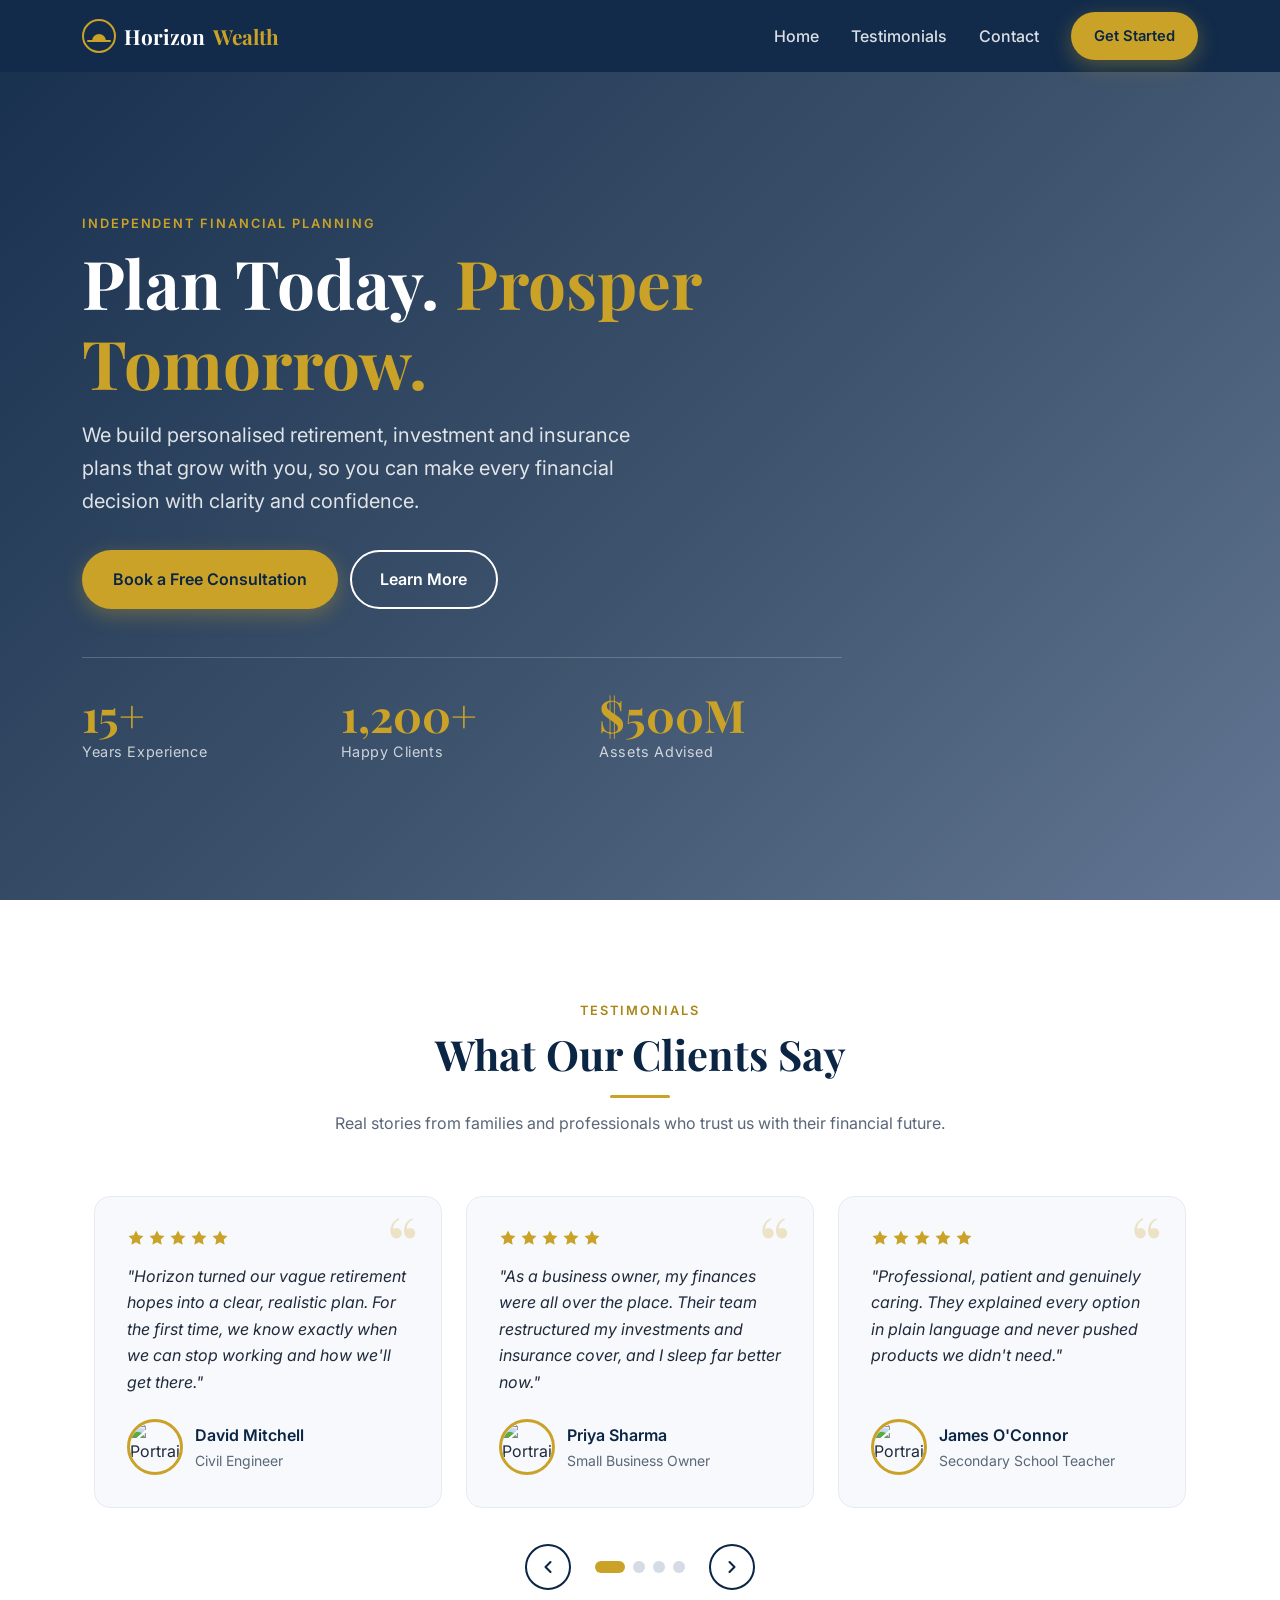
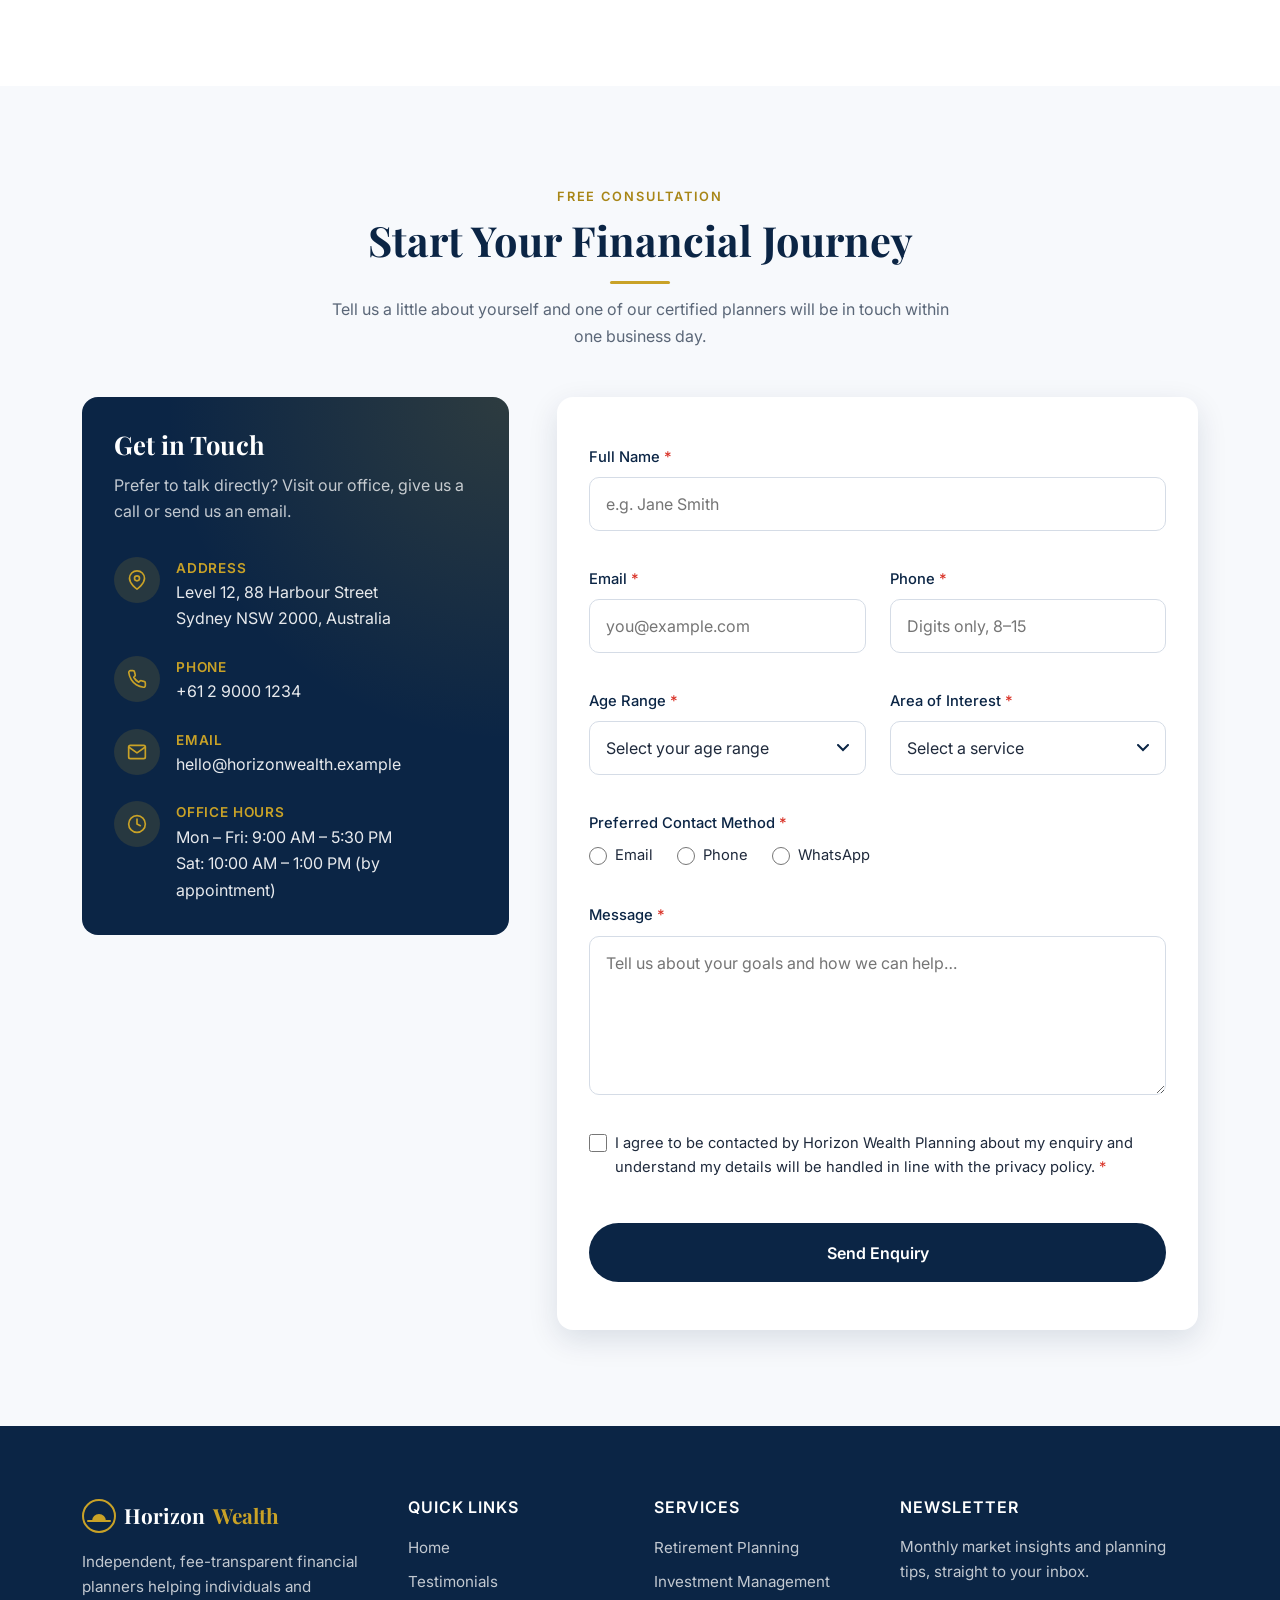
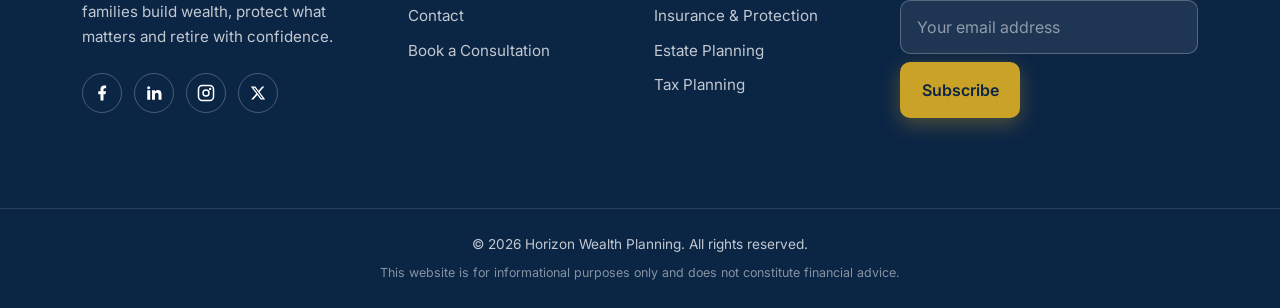
==== index.html @ 3046540f "first commit Co-Authored-By: Claude Opus 5.5 <noreply@anthropic.com>" ====
<!DOCTYPE html>
<html lang="en">
<head>
  <meta charset="UTF-8">
  <meta name="viewport" content="width=device-width, initial-scale=1.0">
  <meta name="description" content="Horizon Wealth Planning offers personalised retirement, investment and insurance planning to help you build lasting financial security.">
  <title>Horizon Wealth Planning | Plan Today. Prosper Tomorrow.</title>

  <!-- Google Fonts: Playfair Display (headings) + Inter (body) -->
  <link rel="preconnect" href="https://fonts.googleapis.com">
  <link rel="preconnect" href="https://fonts.gstatic.com" crossorigin>
  <link href="https://fonts.googleapis.com/css2?family=Inter:wght@400;500;600&family=Playfair+Display:wght@600;700&display=swap" rel="stylesheet">

  <style>
    /* =========================================================
       1. DESIGN TOKENS (CSS custom properties)
       ========================================================= */
    :root {
      /* Colors */
      --navy: #0B2545;
      --navy-light: #13315C;
      --navy-dark: #071A33;
      --gold: #C9A227;
      --gold-dark: #A88617;
      --gold-light: #E6C65C;
      --bg: #F7F9FC;
      --white: #FFFFFF;
      --text: #1F2A3C;
      --muted: #5B6778;
      --border: #D5DCE6;
      --error: #D93025;
      --success: #1E8E3E;

      /* Typography */
      --font-heading: "Playfair Display", Georgia, "Times New Roman", serif;
      --font-body: "Inter", system-ui, -apple-system, "Segoe UI", Roboto, sans-serif;

      /* Spacing scale */
      --space-1: 0.25rem;
      --space-2: 0.5rem;
      --space-3: 0.75rem;
      --space-4: 1rem;
      --space-5: 1.5rem;
      --space-6: 2rem;
      --space-7: 3rem;
      --space-8: 4.5rem;

      /* Misc */
      --radius: 10px;
      --radius-lg: 16px;
      --shadow-sm: 0 2px 8px rgba(11, 37, 69, 0.08);
      --shadow-md: 0 10px 30px rgba(11, 37, 69, 0.12);
      --transition: 0.3s ease;
      --nav-height: 72px;
      --container: 1180px;
    }

    /* =========================================================
       2. BASE / RESET
       ========================================================= */
    *, *::before, *::after { box-sizing: border-box; margin: 0; padding: 0; }

    html {
      scroll-behavior: smooth;
      scroll-padding-top: var(--nav-height);
    }

    body {
      font-family: var(--font-body);
      font-size: 1rem;
      line-height: 1.65;
      color: var(--text);
      background: var(--bg);
      -webkit-font-smoothing: antialiased;
    }

    img { max-width: 100%; display: block; }
    a { color: inherit; text-decoration: none; }
    ul { list-style: none; }
    button, input, select, textarea { font: inherit; color: inherit; }

    h1, h2, h3 {
      font-family: var(--font-heading);
      line-height: 1.2;
      color: var(--navy);
    }

    :focus-visible {
      outline: 3px solid var(--gold);
      outline-offset: 2px;
    }

    .container {
      width: 100%;
      max-width: var(--container);
      margin: 0 auto;
      padding: 0 var(--space-4);
    }

    .section { padding: var(--space-8) 0; }

    .section-header {
      text-align: center;
      max-width: 640px;
      margin: 0 auto var(--space-7);
    }

    .eyebrow {
      display: inline-block;
      font-size: 0.8rem;
      font-weight: 600;
      letter-spacing: 0.15em;
      text-transform: uppercase;
      color: var(--gold-dark);
      margin-bottom: var(--space-2);
    }

    .section-title {
      font-size: clamp(1.9rem, 4vw, 2.6rem);
      margin-bottom: var(--space-3);
    }

    .section-title::after {
      content: "";
      display: block;
      width: 60px;
      height: 3px;
      background: var(--gold);
      margin: var(--space-4) auto 0;
      border-radius: 2px;
    }

    .section-subtitle { color: var(--muted); }

    .visually-hidden {
      position: absolute !important;
      width: 1px; height: 1px;
      padding: 0; margin: -1px;
      overflow: hidden; clip: rect(0, 0, 0, 0);
      white-space: nowrap; border: 0;
    }

    /* Fade-in-on-scroll animation (toggled by IntersectionObserver) */
    .fade-in {
      opacity: 0;
      transform: translateY(30px);
      transition: opacity 0.8s ease, transform 0.8s ease;
    }
    .fade-in.is-visible {
      opacity: 1;
      transform: none;
    }

    /* =========================================================
       3. BUTTONS
       ========================================================= */
    .btn {
      display: inline-flex;
      align-items: center;
      justify-content: center;
      gap: var(--space-2);
      padding: 0.9rem 1.8rem;
      border-radius: 50px;
      border: 2px solid transparent;
      font-weight: 600;
      font-size: 1rem;
      cursor: pointer;
      transition: transform var(--transition), box-shadow var(--transition),
                  background var(--transition), color var(--transition), border-color var(--transition);
    }
    .btn:hover { transform: translateY(-2px); }

    .btn-gold {
      background: var(--gold);
      color: var(--navy);
      box-shadow: 0 6px 20px rgba(201, 162, 39, 0.35);
    }
    .btn-gold:hover {
      background: var(--gold-light);
      box-shadow: 0 10px 28px rgba(201, 162, 39, 0.45);
    }

    .btn-outline {
      background: transparent;
      color: var(--white);
      border-color: var(--white);
    }
    .btn-outline:hover {
      background: var(--white);
      color: var(--navy);
    }

    .btn-navy {
      background: var(--navy);
      color: var(--white);
    }
    .btn-navy:hover {
      background: var(--navy-light);
      box-shadow: var(--shadow-md);
    }

    /* Loading spinner state */
    .btn .spinner {
      display: none;
      width: 18px;
      height: 18px;
      border: 2px solid rgba(255, 255, 255, 0.4);
      border-top-color: var(--white);
      border-radius: 50%;
      animation: spin 0.8s linear infinite;
    }
    .btn.loading { pointer-events: none; opacity: 0.85; }
    .btn.loading .spinner { display: inline-block; }

    @keyframes spin { to { transform: rotate(360deg); } }

    /* =========================================================
       4. HEADER / NAVIGATION
       ========================================================= */
    .site-header {
      position: sticky;
      top: 0;
      z-index: 1000;
      height: var(--nav-height);
      background: rgba(11, 37, 69, 0.97);
      transition: box-shadow var(--transition);
    }
    .site-header.scrolled { box-shadow: 0 4px 20px rgba(0, 0, 0, 0.25); }

    .nav {
      height: 100%;
      display: flex;
      align-items: center;
      justify-content: space-between;
    }

    .logo {
      display: flex;
      align-items: center;
      gap: var(--space-2);
      font-family: var(--font-heading);
      font-size: 1.3rem;
      font-weight: 700;
      color: var(--white);
    }
    .logo span { color: var(--gold); }
    .logo svg { flex-shrink: 0; }

    /* Hamburger toggle (mobile) */
    .nav-toggle {
      display: flex;
      flex-direction: column;
      justify-content: center;
      gap: 5px;
      width: 44px;
      height: 44px;
      padding: 10px;
      background: none;
      border: none;
      cursor: pointer;
    }
    .nav-toggle .bar {
      display: block;
      height: 2px;
      width: 100%;
      background: var(--white);
      border-radius: 2px;
      transition: transform var(--transition), opacity var(--transition);
    }
    .nav-toggle[aria-expanded="true"] .bar:nth-child(1) { transform: translateY(7px) rotate(45deg); }
    .nav-toggle[aria-expanded="true"] .bar:nth-child(2) { opacity: 0; }
    .nav-toggle[aria-expanded="true"] .bar:nth-child(3) { transform: translateY(-7px) rotate(-45deg); }

    /* Mobile menu panel */
    .nav-menu {
      position: absolute;
      top: var(--nav-height);
      left: 0;
      right: 0;
      background: var(--navy);
      display: flex;
      flex-direction: column;
      padding: 0 var(--space-4);
      max-height: 0;
      overflow: hidden;
      transition: max-height 0.35s ease, padding 0.35s ease;
      box-shadow: 0 10px 20px rgba(0, 0, 0, 0.2);
    }
    .nav-menu.open {
      max-height: 320px;
      padding: var(--space-3) var(--space-4) var(--space-5);
    }

    .nav-link {
      display: block;
      padding: var(--space-3) 0;
      color: rgba(255, 255, 255, 0.85);
      font-weight: 500;
      position: relative;
      transition: color var(--transition);
    }
    .nav-link:hover, .nav-link:focus-visible { color: var(--gold); }

    .nav-cta { margin-top: var(--space-3); }

    /* =========================================================
       5. HERO
       ========================================================= */
    .hero {
      position: relative;
      min-height: calc(100vh - var(--nav-height));
      min-height: calc(100svh - var(--nav-height));
      display: flex;
      align-items: center;
      padding: var(--space-8) 0;
      color: var(--white);
      background:
        linear-gradient(135deg, rgba(11, 37, 69, 0.94) 0%, rgba(11, 37, 69, 0.78) 55%, rgba(19, 49, 92, 0.65) 100%),
        url("https://images.unsplash.com/photo-1554224155-6726b3ff858f?auto=format&fit=crop&w=1920&q=80") center / cover no-repeat;
    }

    .hero-content { max-width: 760px; }

    .hero .eyebrow { color: var(--gold); }

    .hero h1 {
      color: var(--white);
      font-size: clamp(2.4rem, 7vw, 4.2rem);
      margin-bottom: var(--space-4);
    }
    .hero h1 em { font-style: normal; color: var(--gold); }

    .hero-sub {
      font-size: clamp(1.05rem, 2.2vw, 1.25rem);
      color: rgba(255, 255, 255, 0.85);
      max-width: 600px;
      margin-bottom: var(--space-6);
    }

    .hero-buttons {
      display: flex;
      flex-direction: column;
      gap: var(--space-3);
      margin-bottom: var(--space-7);
    }

    .stats {
      display: grid;
      grid-template-columns: 1fr;
      gap: var(--space-4);
      padding-top: var(--space-6);
      border-top: 1px solid rgba(255, 255, 255, 0.2);
    }

    .stat-number {
      font-family: var(--font-heading);
      font-size: clamp(2rem, 5vw, 2.8rem);
      font-weight: 700;
      color: var(--gold);
      line-height: 1.1;
      font-variant-numeric: tabular-nums;
    }
    .stat-label {
      font-size: 0.9rem;
      color: rgba(255, 255, 255, 0.75);
      letter-spacing: 0.04em;
    }

    /* =========================================================
       6. TESTIMONIALS CAROUSEL
       ========================================================= */
    .testimonials { background: var(--white); }

    .carousel { position: relative; }

    .carousel-viewport {
      overflow: hidden;
      touch-action: pan-y;
    }

    .carousel-track {
      display: flex;
      transition: transform 0.6s cubic-bezier(0.22, 0.61, 0.36, 1);
      will-change: transform;
    }

    .carousel-slide {
      flex: 0 0 100%;
      padding: var(--space-3);
    }

    .testimonial-card {
      height: 100%;
      display: flex;
      flex-direction: column;
      background: var(--bg);
      border: 1px solid #E6EBF2;
      border-radius: var(--radius-lg);
      padding: var(--space-6);
      position: relative;
      transition: transform var(--transition), box-shadow var(--transition);
    }
    .testimonial-card:hover {
      transform: translateY(-6px);
      box-shadow: var(--shadow-md);
    }
    .testimonial-card::before {
      content: "\201C";
      position: absolute;
      top: 0.4rem;
      right: 1.4rem;
      font-family: var(--font-heading);
      font-size: 5rem;
      color: var(--gold);
      opacity: 0.25;
      line-height: 1;
    }

    .stars {
      display: flex;
      gap: 3px;
      margin-bottom: var(--space-4);
      color: var(--gold);
    }

    .testimonial-quote {
      flex-grow: 1;
      font-style: italic;
      color: var(--text);
      margin-bottom: var(--space-5);
    }

    .client {
      display: flex;
      align-items: center;
      gap: var(--space-3);
    }
    .client img {
      width: 56px;
      height: 56px;
      border-radius: 50%;
      object-fit: cover;
      border: 3px solid var(--gold);
    }
    .client-name {
      font-weight: 600;
      color: var(--navy);
    }
    .client-role {
      font-size: 0.875rem;
      color: var(--muted);
    }

    .carousel-controls {
      display: flex;
      align-items: center;
      justify-content: center;
      gap: var(--space-5);
      margin-top: var(--space-5);
    }

    .carousel-btn {
      width: 46px;
      height: 46px;
      border-radius: 50%;
      border: 2px solid var(--navy);
      background: var(--white);
      color: var(--navy);
      display: grid;
      place-items: center;
      cursor: pointer;
      transition: background var(--transition), color var(--transition), transform var(--transition);
    }
    .carousel-btn:hover {
      background: var(--navy);
      color: var(--gold);
      transform: scale(1.08);
    }

    .carousel-dots {
      display: flex;
      gap: var(--space-2);
    }
    .carousel-dot {
      width: 12px;
      height: 12px;
      border-radius: 50%;
      border: none;
      background: var(--border);
      cursor: pointer;
      transition: background var(--transition), width var(--transition);
    }
    .carousel-dot:hover { background: var(--gold-light); }
    .carousel-dot[aria-current="true"] {
      background: var(--gold);
      width: 30px;
      border-radius: 6px;
    }

    /* =========================================================
       7. ENQUIRY / CONTACT
       ========================================================= */
    .contact-grid > * { min-width: 0; }
    .contact-grid {
      display: grid;
      grid-template-columns: minmax(0, 1fr);
      gap: var(--space-6);
    }

    .contact-info {
      background: var(--navy);
      color: var(--white);
      border-radius: var(--radius-lg);
      padding: var(--space-6);
      background-image: radial-gradient(circle at 100% 0%, rgba(201, 162, 39, 0.18), transparent 50%);
    }
    .contact-info h3 {
      color: var(--white);
      font-size: 1.6rem;
      margin-bottom: var(--space-3);
    }
    .contact-info > p {
      color: rgba(255, 255, 255, 0.75);
      margin-bottom: var(--space-6);
    }

    .info-list { display: grid; gap: var(--space-5); }

    .info-item {
      display: flex;
      gap: var(--space-4);
      align-items: flex-start;
    }
    .info-icon {
      flex-shrink: 0;
      width: 46px;
      height: 46px;
      border-radius: 50%;
      background: rgba(201, 162, 39, 0.15);
      color: var(--gold);
      display: grid;
      place-items: center;
      transition: background var(--transition), color var(--transition);
    }
    .info-item:hover .info-icon {
      background: var(--gold);
      color: var(--navy);
    }
    .info-title {
      font-weight: 600;
      color: var(--gold);
      font-size: 0.85rem;
      letter-spacing: 0.06em;
      text-transform: uppercase;
    }
    .info-item > div { min-width: 0; }
    .info-text {
      color: rgba(255, 255, 255, 0.9);
      font-style: normal;
      overflow-wrap: anywhere;
    }
    .info-text a:hover { color: var(--gold); }

    .form-card {
      background: var(--white);
      border-radius: var(--radius-lg);
      padding: var(--space-6) var(--space-5);
      box-shadow: var(--shadow-md);
    }

    .form-grid {
      display: grid;
      grid-template-columns: 1fr;
      gap: var(--space-4) var(--space-5);
    }

    .form-group { display: flex; flex-direction: column; }
    .form-group.full { grid-column: 1 / -1; }

    .form-group label,
    .form-group legend {
      font-weight: 500;
      font-size: 0.92rem;
      color: var(--navy);
      margin-bottom: var(--space-2);
    }
    .required { color: var(--error); }

    .form-control {
      width: 100%;
      padding: 0.8rem 1rem;
      border: 1.5px solid var(--border);
      border-radius: var(--radius);
      background: var(--white);
      transition: border-color var(--transition), box-shadow var(--transition);
    }
    .form-control:hover { border-color: #AEB9C9; }
    .form-control:focus {
      outline: none;
      border-color: var(--navy);
      box-shadow: 0 0 0 3px rgba(11, 37, 69, 0.12);
    }

    select.form-control {
      appearance: none;
      cursor: pointer;
      padding-right: 2.5rem;
      background-image: url("data:image/svg+xml,%3Csvg xmlns='http://www.w3.org/2000/svg' width='12' height='8' viewBox='0 0 12 8'%3E%3Cpath d='M1 1l5 5 5-5' stroke='%230B2545' stroke-width='2' fill='none' stroke-linecap='round'/%3E%3C/svg%3E");
      background-repeat: no-repeat;
      background-position: right 1rem center;
    }

    textarea.form-control { resize: vertical; min-height: 120px; }

    fieldset.form-group { border: none; }

    .radio-group {
      display: flex;
      flex-wrap: wrap;
      gap: var(--space-2) var(--space-5);
    }
    .radio-option, .checkbox-option {
      display: inline-flex;
      align-items: center;
      gap: var(--space-2);
      cursor: pointer;
      font-weight: 400 !important;
      color: var(--text) !important;
      margin-bottom: 0 !important;
    }
    .radio-option input, .checkbox-option input {
      width: 18px;
      height: 18px;
      accent-color: var(--navy);
      cursor: pointer;
      flex-shrink: 0;
    }
    .checkbox-option { align-items: flex-start; font-size: 0.9rem; }
    .checkbox-option input { margin-top: 3px; }

    /* Validation states */
    .form-control.invalid,
    .invalid .form-control {
      border-color: var(--error);
      box-shadow: 0 0 0 3px rgba(217, 48, 37, 0.1);
    }
    .radio-group.invalid,
    .checkbox-option.invalid {
      outline: 1.5px solid var(--error);
      outline-offset: 4px;
      border-radius: 4px;
    }

    .error-msg {
      min-height: 1.2em;
      font-size: 0.82rem;
      color: var(--error);
      margin-top: var(--space-1);
    }

    .form-submit {
      grid-column: 1 / -1;
      width: 100%;
      margin-top: var(--space-2);
    }

    /* Success message (replaces the form) */
    .form-success {
      text-align: center;
      padding: var(--space-7) var(--space-4);
      animation: popIn 0.5s ease;
    }
    .form-success .success-icon {
      width: 80px;
      height: 80px;
      margin: 0 auto var(--space-5);
      border-radius: 50%;
      background: rgba(30, 142, 62, 0.1);
      color: var(--success);
      display: grid;
      place-items: center;
    }
    .form-success h3 { font-size: 1.8rem; margin-bottom: var(--space-3); }
    .form-success p { color: var(--muted); max-width: 420px; margin: 0 auto; }

    @keyframes popIn {
      from { opacity: 0; transform: scale(0.95); }
      to { opacity: 1; transform: none; }
    }

    /* =========================================================
       8. FOOTER
       ========================================================= */
    .site-footer {
      background: var(--navy);
      color: rgba(255, 255, 255, 0.75);
      padding-top: var(--space-8);
    }

    .footer-grid {
      display: grid;
      grid-template-columns: 1fr;
      gap: var(--space-6);
      padding-bottom: var(--space-7);
    }

    .footer-col h3 {
      color: var(--white);
      font-family: var(--font-body);
      font-size: 1rem;
      font-weight: 600;
      letter-spacing: 0.06em;
      text-transform: uppercase;
      margin-bottom: var(--space-4);
    }

    .footer-about p { margin: var(--space-4) 0 var(--space-5); font-size: 0.95rem; }

    .footer-links li { margin-bottom: var(--space-2); }
    .footer-links a,
    .footer-links span {
      font-size: 0.95rem;
      transition: color var(--transition), padding-left var(--transition);
    }
    .footer-links a:hover {
      color: var(--gold);
      padding-left: 4px;
    }

    .social-links { display: flex; gap: var(--space-3); }
    .social-links a {
      width: 40px;
      height: 40px;
      border-radius: 50%;
      border: 1px solid rgba(255, 255, 255, 0.25);
      display: grid;
      place-items: center;
      color: var(--white);
      transition: background var(--transition), color var(--transition), border-color var(--transition), transform var(--transition);
    }
    .social-links a:hover {
      background: var(--gold);
      border-color: var(--gold);
      color: var(--navy);
      transform: translateY(-3px);
    }

    .newsletter p { font-size: 0.95rem; margin-bottom: var(--space-4); }
    .newsletter-form {
      display: flex;
      flex-direction: column;
      gap: var(--space-2);
    }
    .newsletter-form input {
      padding: 0.8rem 1rem;
      border-radius: var(--radius);
      border: 1.5px solid rgba(255, 255, 255, 0.25);
      background: rgba(255, 255, 255, 0.08);
      color: var(--white);
      transition: border-color var(--transition);
    }
    .newsletter-form input::placeholder { color: rgba(255, 255, 255, 0.5); }
    .newsletter-form input:focus { outline: none; border-color: var(--gold); }
    .newsletter-form input.invalid { border-color: #FF6B5E; }
    .newsletter-form .btn { border-radius: var(--radius); padding: 0.8rem 1.2rem; }
    .newsletter-msg { font-size: 0.85rem; min-height: 1.2em; }
    .newsletter-msg.error { color: #FF8A80; }
    .newsletter-msg.success { color: var(--gold-light); }

    .footer-bottom {
      border-top: 1px solid rgba(255, 255, 255, 0.12);
      padding: var(--space-5) 0;
      text-align: center;
      font-size: 0.85rem;
    }
    .footer-bottom .disclaimer {
      margin-top: var(--space-2);
      font-size: 0.78rem;
      color: rgba(255, 255, 255, 0.5);
    }

    /* =========================================================
       9. BACK TO TOP BUTTON
       ========================================================= */
    .back-to-top {
      position: fixed;
      right: var(--space-5);
      bottom: var(--space-5);
      z-index: 900;
      width: 48px;
      height: 48px;
      border-radius: 50%;
      border: none;
      background: var(--gold);
      color: var(--navy);
      display: grid;
      place-items: center;
      cursor: pointer;
      box-shadow: var(--shadow-md);
      opacity: 0;
      visibility: hidden;
      transform: translateY(20px);
      transition: opacity var(--transition), visibility var(--transition), transform var(--transition), background var(--transition);
    }
    .back-to-top.visible {
      opacity: 1;
      visibility: visible;
      transform: none;
    }
    .back-to-top:hover { background: var(--gold-light); transform: translateY(-3px); }

    /* =========================================================
       10. RESPONSIVE: TABLET (min-width: 768px)
       ========================================================= */
    @media (min-width: 768px) {
      .container { padding: 0 var(--space-6); }

      /* Desktop-style inline nav */
      .nav-toggle { display: none; }
      .nav-menu {
        position: static;
        flex-direction: row;
        align-items: center;
        gap: var(--space-6);
        max-height: none;
        overflow: visible;
        padding: 0;
        background: none;
        box-shadow: none;
      }
      .nav-menu.open { padding: 0; }
      .nav-link { padding: var(--space-2) 0; }
      .nav-link::after {
        content: "";
        position: absolute;
        left: 0;
        bottom: 0;
        width: 0;
        height: 2px;
        background: var(--gold);
        transition: width var(--transition);
      }
      .nav-link:hover::after { width: 100%; }
      .nav-cta { margin-top: 0; padding: 0.6rem 1.3rem; font-size: 0.92rem; }

      .hero-buttons { flex-direction: row; }
      .stats { grid-template-columns: repeat(3, 1fr); }

      .carousel-slide { flex-basis: 50%; }

      .form-card { padding: var(--space-7) var(--space-6); }
      .form-grid { grid-template-columns: 1fr 1fr; }

      .footer-grid { grid-template-columns: 1fr 1fr; }
      .newsletter-form { flex-direction: row; flex-wrap: wrap; }
      .newsletter-form input { flex: 1 1 180px; }
      .newsletter-msg { flex-basis: 100%; }
    }

    /* =========================================================
       11. RESPONSIVE: DESKTOP (min-width: 1024px)
       ========================================================= */
    @media (min-width: 1024px) {
      .section { padding: 6rem 0; }

      .carousel-slide { flex-basis: calc(100% / 3); }

      .contact-grid {
        grid-template-columns: 2fr 3fr;
        gap: var(--space-7);
        align-items: start;
      }
      .contact-info { position: sticky; top: calc(var(--nav-height) + var(--space-5)); }

      .footer-grid { grid-template-columns: 1.4fr 1fr 1fr 1.5fr; gap: var(--space-7); }
    }

    /* Respect users who prefer reduced motion */
    @media (prefers-reduced-motion: reduce) {
      html { scroll-behavior: auto; }
      *, *::before, *::after {
        animation-duration: 0.01ms !important;
        transition-duration: 0.01ms !important;
      }
      .fade-in { opacity: 1; transform: none; }
    }
  </style>
</head>
<body>

  <!-- =========================================================
       HEADER / NAVIGATION
       ========================================================= -->
  <header class="site-header" id="site-header">
    <nav class="container nav" aria-label="Main navigation">
      <a href="#home" class="logo" aria-label="Horizon Wealth Planning – home">
        <svg width="34" height="34" viewBox="0 0 34 34" aria-hidden="true">
          <circle cx="17" cy="17" r="16" fill="none" stroke="#C9A227" stroke-width="2"/>
          <path d="M6 22h22" stroke="#C9A227" stroke-width="2" stroke-linecap="round"/>
          <path d="M10 22a7 7 0 0 1 14 0" fill="#C9A227"/>
        </svg>
        Horizon <span>Wealth</span>
      </a>

      <button class="nav-toggle" id="nav-toggle" aria-controls="nav-menu" aria-expanded="false" aria-label="Open menu">
        <span class="bar"></span>
        <span class="bar"></span>
        <span class="bar"></span>
      </button>

      <ul class="nav-menu" id="nav-menu">
        <li><a href="#home" class="nav-link">Home</a></li>
        <li><a href="#testimonials" class="nav-link">Testimonials</a></li>
        <li><a href="#contact" class="nav-link">Contact</a></li>
        <li><a href="#contact" class="btn btn-gold nav-cta">Get Started</a></li>
      </ul>
    </nav>
  </header>

  <main>
    <!-- =========================================================
         HERO SECTION
         ========================================================= -->
    <section class="hero" id="home" aria-labelledby="hero-title">
      <div class="container">
        <div class="hero-content">
          <span class="eyebrow fade-in">Independent Financial Planning</span>
          <h1 id="hero-title" class="fade-in">Plan Today. <em>Prosper Tomorrow.</em></h1>
          <p class="hero-sub fade-in">
            We build personalised retirement, investment and insurance plans that grow with you, so you can make every financial decision with clarity and confidence.
          </p>
          <div class="hero-buttons fade-in">
            <a href="#contact" class="btn btn-gold">Book a Free Consultation</a>
            <a href="#testimonials" class="btn btn-outline">Learn More</a>
          </div>

          <!-- Trust stats (numbers animate when in view) -->
          <ul class="stats fade-in" aria-label="Key figures">
            <li class="stat">
              <div class="stat-number" data-target="15" data-suffix="+" aria-label="15+">0+</div>
              <div class="stat-label">Years Experience</div>
            </li>
            <li class="stat">
              <div class="stat-number" data-target="1200" data-suffix="+" aria-label="1,200+">0+</div>
              <div class="stat-label">Happy Clients</div>
            </li>
            <li class="stat">
              <div class="stat-number" data-target="500" data-prefix="$" data-suffix="M" aria-label="$500M">$0M</div>
              <div class="stat-label">Assets Advised</div>
            </li>
          </ul>
        </div>
      </div>
    </section>

    <!-- =========================================================
         TESTIMONIALS SECTION
         ========================================================= -->
    <section class="section testimonials" id="testimonials" aria-labelledby="testimonials-title">
      <div class="container">
        <div class="section-header fade-in">
          <span class="eyebrow">Testimonials</span>
          <h2 class="section-title" id="testimonials-title">What Our Clients Say</h2>
          <p class="section-subtitle">Real stories from families and professionals who trust us with their financial future.</p>
        </div>

        <div class="carousel fade-in" id="carousel" role="region" aria-roledescription="carousel" aria-label="Client testimonials">
          <div class="carousel-viewport">
            <div class="carousel-track" id="carousel-track" aria-live="polite">

              <div class="carousel-slide" role="group" aria-roledescription="slide" aria-label="1 of 6">
                <article class="testimonial-card">
                  <div class="stars" role="img" aria-label="Rated 5 out of 5 stars"></div>
                  <p class="testimonial-quote">"Horizon turned our vague retirement hopes into a clear, realistic plan. For the first time, we know exactly when we can stop working and how we'll get there."</p>
                  <div class="client">
                    <img src="https://i.pravatar.cc/120?img=12" alt="Portrait of David Mitchell" width="56" height="56" loading="lazy">
                    <div>
                      <div class="client-name">David Mitchell</div>
                      <div class="client-role">Civil Engineer</div>
                    </div>
                  </div>
                </article>
              </div>

              <div class="carousel-slide" role="group" aria-roledescription="slide" aria-label="2 of 6">
                <article class="testimonial-card">
                  <div class="stars" role="img" aria-label="Rated 5 out of 5 stars"></div>
                  <p class="testimonial-quote">"As a business owner, my finances were all over the place. Their team restructured my investments and insurance cover, and I sleep far better now."</p>
                  <div class="client">
                    <img src="https://i.pravatar.cc/120?img=47" alt="Portrait of Priya Sharma" width="56" height="56" loading="lazy">
                    <div>
                      <div class="client-name">Priya Sharma</div>
                      <div class="client-role">Small Business Owner</div>
                    </div>
                  </div>
                </article>
              </div>

              <div class="carousel-slide" role="group" aria-roledescription="slide" aria-label="3 of 6">
                <article class="testimonial-card">
                  <div class="stars" role="img" aria-label="Rated 5 out of 5 stars"></div>
                  <p class="testimonial-quote">"Professional, patient and genuinely caring. They explained every option in plain language and never pushed products we didn't need."</p>
                  <div class="client">
                    <img src="https://i.pravatar.cc/120?img=33" alt="Portrait of James O'Connor" width="56" height="56" loading="lazy">
                    <div>
                      <div class="client-name">James O'Connor</div>
                      <div class="client-role">Secondary School Teacher</div>
                    </div>
                  </div>
                </article>
              </div>

              <div class="carousel-slide" role="group" aria-roledescription="slide" aria-label="4 of 6">
                <article class="testimonial-card">
                  <div class="stars" role="img" aria-label="Rated 5 out of 5 stars"></div>
                  <p class="testimonial-quote">"Their estate planning advice gave our whole family peace of mind. Everything is organised, documented and set up for the next generation."</p>
                  <div class="client">
                    <img src="https://i.pravatar.cc/120?img=45" alt="Portrait of Margaret Lee" width="56" height="56" loading="lazy">
                    <div>
                      <div class="client-name">Margaret Lee</div>
                      <div class="client-role">Retired Pharmacist</div>
                    </div>
                  </div>
                </article>
              </div>

              <div class="carousel-slide" role="group" aria-roledescription="slide" aria-label="5 of 6">
                <article class="testimonial-card">
                  <div class="stars" role="img" aria-label="Rated 5 out of 5 stars"></div>
                  <p class="testimonial-quote">"I started investing in my late twenties with their guidance. The regular reviews keep me on track and my portfolio has grown steadily."</p>
                  <div class="client">
                    <img src="https://i.pravatar.cc/120?img=68" alt="Portrait of Daniel Wong" width="56" height="56" loading="lazy">
                    <div>
                      <div class="client-name">Daniel Wong</div>
                      <div class="client-role">Software Developer</div>
                    </div>
                  </div>
                </article>
              </div>

              <div class="carousel-slide" role="group" aria-roledescription="slide" aria-label="6 of 6">
                <article class="testimonial-card">
                  <div class="stars" role="img" aria-label="Rated 5 out of 5 stars"></div>
                  <p class="testimonial-quote">"Their tax planning strategies alone saved us thousands this year. Horizon is the best financial decision we've made as a couple."</p>
                  <div class="client">
                    <img src="https://i.pravatar.cc/120?img=44" alt="Portrait of Sophie Bennett" width="56" height="56" loading="lazy">
                    <div>
                      <div class="client-name">Sophie Bennett</div>
                      <div class="client-role">Marketing Director</div>
                    </div>
                  </div>
                </article>
              </div>

            </div>
          </div>

          <div class="carousel-controls">
            <button class="carousel-btn" id="carousel-prev" aria-label="Previous testimonial" aria-controls="carousel-track">
              <svg width="20" height="20" viewBox="0 0 24 24" fill="none" stroke="currentColor" stroke-width="2.5" stroke-linecap="round" stroke-linejoin="round" aria-hidden="true"><path d="M15 18l-6-6 6-6"/></svg>
            </button>
            <div class="carousel-dots" id="carousel-dots" role="group" aria-label="Choose testimonial"></div>
            <button class="carousel-btn" id="carousel-next" aria-label="Next testimonial" aria-controls="carousel-track">
              <svg width="20" height="20" viewBox="0 0 24 24" fill="none" stroke="currentColor" stroke-width="2.5" stroke-linecap="round" stroke-linejoin="round" aria-hidden="true"><path d="M9 18l6-6-6-6"/></svg>
            </button>
          </div>
        </div>
      </div>
    </section>

    <!-- =========================================================
         ENQUIRY / CONTACT SECTION
         ========================================================= -->
    <section class="section" id="contact" aria-labelledby="contact-title">
      <div class="container">
        <div class="section-header fade-in">
          <span class="eyebrow">Free Consultation</span>
          <h2 class="section-title" id="contact-title">Start Your Financial Journey</h2>
          <p class="section-subtitle">Tell us a little about yourself and one of our certified planners will be in touch within one business day.</p>
        </div>

        <div class="contact-grid">
          <!-- Contact information -->
          <aside class="contact-info fade-in" aria-label="Contact information">
            <h3>Get in Touch</h3>
            <p>Prefer to talk directly? Visit our office, give us a call or send us an email.</p>
            <ul class="info-list">
              <li class="info-item">
                <span class="info-icon" aria-hidden="true">
                  <svg width="20" height="20" viewBox="0 0 24 24" fill="none" stroke="currentColor" stroke-width="2" stroke-linecap="round" stroke-linejoin="round"><path d="M21 10c0 7-9 13-9 13S3 17 3 10a9 9 0 0 1 18 0z"/><circle cx="12" cy="10" r="3"/></svg>
                </span>
                <div>
                  <div class="info-title">Address</div>
                  <address class="info-text">Level 12, 88 Harbour Street<br>Sydney NSW 2000, Australia</address>
                </div>
              </li>
              <li class="info-item">
                <span class="info-icon" aria-hidden="true">
                  <svg width="20" height="20" viewBox="0 0 24 24" fill="none" stroke="currentColor" stroke-width="2" stroke-linecap="round" stroke-linejoin="round"><path d="M22 16.92v3a2 2 0 0 1-2.18 2 19.79 19.79 0 0 1-8.63-3.07 19.5 19.5 0 0 1-6-6 19.79 19.79 0 0 1-3.07-8.67A2 2 0 0 1 4.11 2h3a2 2 0 0 1 2 1.72c.13.96.36 1.9.7 2.81a2 2 0 0 1-.45 2.11L8.09 9.91a16 16 0 0 0 6 6l1.27-1.27a2 2 0 0 1 2.11-.45c.91.34 1.85.57 2.81.7A2 2 0 0 1 22 16.92z"/></svg>
                </span>
                <div>
                  <div class="info-title">Phone</div>
                  <div class="info-text"><a href="tel:+61290001234">+61 2 9000 1234</a></div>
                </div>
              </li>
              <li class="info-item">
                <span class="info-icon" aria-hidden="true">
                  <svg width="20" height="20" viewBox="0 0 24 24" fill="none" stroke="currentColor" stroke-width="2" stroke-linecap="round" stroke-linejoin="round"><rect x="2" y="4" width="20" height="16" rx="2"/><path d="M22 6l-10 7L2 6"/></svg>
                </span>
                <div>
                  <div class="info-title">Email</div>
                  <div class="info-text"><a href="mailto:hello@horizonwealth.example">hello@horizonwealth.example</a></div>
                </div>
              </li>
              <li class="info-item">
                <span class="info-icon" aria-hidden="true">
                  <svg width="20" height="20" viewBox="0 0 24 24" fill="none" stroke="currentColor" stroke-width="2" stroke-linecap="round" stroke-linejoin="round"><circle cx="12" cy="12" r="10"/><path d="M12 6v6l4 2"/></svg>
                </span>
                <div>
                  <div class="info-title">Office Hours</div>
                  <div class="info-text">Mon – Fri: 9:00 AM – 5:30 PM<br>Sat: 10:00 AM – 1:00 PM (by appointment)</div>
                </div>
              </li>
            </ul>
          </aside>

          <!-- Enquiry form -->
          <div class="form-card fade-in" id="form-card">
            <form id="enquiry-form" novalidate aria-label="Enquiry form">
              <div class="form-grid">
                <div class="form-group full">
                  <label for="fullName">Full Name <span class="required" aria-hidden="true">*</span></label>
                  <input type="text" id="fullName" name="fullName" class="form-control" autocomplete="name" placeholder="e.g. Jane Smith" required aria-required="true" aria-describedby="fullName-error">
                  <span class="error-msg" id="fullName-error" aria-live="polite"></span>
                </div>

                <div class="form-group">
                  <label for="email">Email <span class="required" aria-hidden="true">*</span></label>
                  <input type="email" id="email" name="email" class="form-control" autocomplete="email" placeholder="you@example.com" required aria-required="true" aria-describedby="email-error">
                  <span class="error-msg" id="email-error" aria-live="polite"></span>
                </div>

                <div class="form-group">
                  <label for="phone">Phone <span class="required" aria-hidden="true">*</span></label>
                  <input type="tel" id="phone" name="phone" class="form-control" autocomplete="tel" inputmode="numeric" placeholder="Digits only, 8–15" required aria-required="true" aria-describedby="phone-error">
                  <span class="error-msg" id="phone-error" aria-live="polite"></span>
                </div>

                <div class="form-group">
                  <label for="ageRange">Age Range <span class="required" aria-hidden="true">*</span></label>
                  <select id="ageRange" name="ageRange" class="form-control" required aria-required="true" aria-describedby="ageRange-error">
                    <option value="">Select your age range</option>
                    <option value="18-24">18 – 24</option>
                    <option value="25-34">25 – 34</option>
                    <option value="35-44">35 – 44</option>
                    <option value="45-54">45 – 54</option>
                    <option value="55-64">55 – 64</option>
                    <option value="65+">65+</option>
                  </select>
                  <span class="error-msg" id="ageRange-error" aria-live="polite"></span>
                </div>

                <div class="form-group">
                  <label for="interest">Area of Interest <span class="required" aria-hidden="true">*</span></label>
                  <select id="interest" name="interest" class="form-control" required aria-required="true" aria-describedby="interest-error">
                    <option value="">Select a service</option>
                    <option value="Retirement Planning">Retirement Planning</option>
                    <option value="Investment">Investment</option>
                    <option value="Insurance">Insurance</option>
                    <option value="Estate Planning">Estate Planning</option>
                    <option value="Tax Planning">Tax Planning</option>
                  </select>
                  <span class="error-msg" id="interest-error" aria-live="polite"></span>
                </div>

                <fieldset class="form-group full">
                  <legend>Preferred Contact Method <span class="required" aria-hidden="true">*</span></legend>
                  <div class="radio-group" id="contactMethod-group" aria-describedby="contactMethod-error">
                    <label class="radio-option"><input type="radio" name="contactMethod" value="Email" required> Email</label>
                    <label class="radio-option"><input type="radio" name="contactMethod" value="Phone"> Phone</label>
                    <label class="radio-option"><input type="radio" name="contactMethod" value="WhatsApp"> WhatsApp</label>
                  </div>
                  <span class="error-msg" id="contactMethod-error" aria-live="polite"></span>
                </fieldset>

                <div class="form-group full">
                  <label for="message">Message <span class="required" aria-hidden="true">*</span></label>
                  <textarea id="message" name="message" class="form-control" rows="5" placeholder="Tell us about your goals and how we can help…" required aria-required="true" aria-describedby="message-error"></textarea>
                  <span class="error-msg" id="message-error" aria-live="polite"></span>
                </div>

                <div class="form-group full">
                  <label class="checkbox-option" id="consent-label">
                    <input type="checkbox" id="consent" name="consent" required aria-required="true" aria-describedby="consent-error">
                    <span>I agree to be contacted by Horizon Wealth Planning about my enquiry and understand my details will be handled in line with the privacy policy. <span class="required" aria-hidden="true">*</span></span>
                  </label>
                  <span class="error-msg" id="consent-error" aria-live="polite"></span>
                </div>

                <button type="submit" class="btn btn-navy form-submit" id="submit-btn">
                  <span class="spinner" aria-hidden="true"></span>
                  <span class="btn-text">Send Enquiry</span>
                </button>
              </div>
            </form>
          </div>
        </div>
      </div>
    </section>
  </main>

  <!-- =========================================================
       FOOTER
       ========================================================= -->
  <footer class="site-footer">
    <div class="container">
      <div class="footer-grid">
        <!-- Column 1: Logo + description + socials -->
        <div class="footer-col footer-about">
          <a href="#home" class="logo" aria-label="Horizon Wealth Planning – back to home">
            <svg width="34" height="34" viewBox="0 0 34 34" aria-hidden="true">
              <circle cx="17" cy="17" r="16" fill="none" stroke="#C9A227" stroke-width="2"/>
              <path d="M6 22h22" stroke="#C9A227" stroke-width="2" stroke-linecap="round"/>
              <path d="M10 22a7 7 0 0 1 14 0" fill="#C9A227"/>
            </svg>
            Horizon <span>Wealth</span>
          </a>
          <p>Independent, fee-transparent financial planners helping individuals and families build wealth, protect what matters and retire with confidence.</p>
          <div class="social-links">
            <a href="#" aria-label="Horizon Wealth Planning on Facebook">
              <svg width="18" height="18" viewBox="0 0 24 24" fill="currentColor" aria-hidden="true"><path d="M14 13.5h2.5l1-4H14v-2c0-1.03 0-2 2-2h1.5V2.14c-.33-.04-1.57-.14-2.88-.14C11.9 2 10 3.66 10 6.7v2.8H7v4h3V22h4z"/></svg>
            </a>
            <a href="#" aria-label="Horizon Wealth Planning on LinkedIn">
              <svg width="18" height="18" viewBox="0 0 24 24" fill="currentColor" aria-hidden="true"><path d="M6.94 5a2 2 0 1 1-4-.002 2 2 0 0 1 4 .002zM7 8.48H3V21h4zm6.32 0H9.34V21h3.94v-6.57c0-3.66 4.77-4 4.77 0V21H22v-7.93c0-6.17-7.06-5.94-8.72-2.91z"/></svg>
            </a>
            <a href="#" aria-label="Horizon Wealth Planning on Instagram">
              <svg width="18" height="18" viewBox="0 0 24 24" fill="none" stroke="currentColor" stroke-width="2" stroke-linecap="round" stroke-linejoin="round" aria-hidden="true"><rect x="2" y="2" width="20" height="20" rx="5"/><circle cx="12" cy="12" r="4"/><circle cx="17.5" cy="6.5" r="0.6" fill="currentColor"/></svg>
            </a>
            <a href="#" aria-label="Horizon Wealth Planning on X">
              <svg width="16" height="16" viewBox="0 0 24 24" fill="currentColor" aria-hidden="true"><path d="M18.244 2.25h3.308l-7.227 8.26 8.502 11.24H16.17l-5.214-6.817L4.99 21.75H1.68l7.73-8.835L1.254 2.25H8.08l4.713 6.231zm-1.161 17.52h1.833L7.084 4.126H5.117z"/></svg>
            </a>
          </div>
        </div>

        <!-- Column 2: Quick links -->
        <nav class="footer-col" aria-label="Footer quick links">
          <h3>Quick Links</h3>
          <ul class="footer-links">
            <li><a href="#home">Home</a></li>
            <li><a href="#testimonials">Testimonials</a></li>
            <li><a href="#contact">Contact</a></li>
            <li><a href="#contact">Book a Consultation</a></li>
          </ul>
        </nav>

        <!-- Column 3: Services -->
        <div class="footer-col">
          <h3>Services</h3>
          <ul class="footer-links">
            <li><a href="#contact">Retirement Planning</a></li>
            <li><a href="#contact">Investment Management</a></li>
            <li><a href="#contact">Insurance &amp; Protection</a></li>
            <li><a href="#contact">Estate Planning</a></li>
            <li><a href="#contact">Tax Planning</a></li>
          </ul>
        </div>

        <!-- Column 4: Newsletter -->
        <div class="footer-col newsletter">
          <h3>Newsletter</h3>
          <p>Monthly market insights and planning tips, straight to your inbox.</p>
          <form class="newsletter-form" id="newsletter-form" novalidate>
            <label for="newsletter-email" class="visually-hidden">Email address</label>
            <input type="email" id="newsletter-email" name="newsletterEmail" placeholder="Your email address" autocomplete="email" aria-describedby="newsletter-msg">
            <button type="submit" class="btn btn-gold">Subscribe</button>
            <p class="newsletter-msg" id="newsletter-msg" role="status" aria-live="polite"></p>
          </form>
        </div>
      </div>
    </div>

    <!-- Bottom bar -->
    <div class="footer-bottom">
      <div class="container">
        <p>&copy; <span id="year"></span> Horizon Wealth Planning. All rights reserved.</p>
        <p class="disclaimer">This website is for informational purposes only and does not constitute financial advice.</p>
      </div>
    </div>
  </footer>

  <!-- Back to top button -->
  <button class="back-to-top" id="back-to-top" aria-label="Back to top">
    <svg width="20" height="20" viewBox="0 0 24 24" fill="none" stroke="currentColor" stroke-width="2.5" stroke-linecap="round" stroke-linejoin="round" aria-hidden="true"><path d="M18 15l-6-6-6 6"/></svg>
  </button>

  <script>
    (function () {
      'use strict';

      const reduceMotion = window.matchMedia('(prefers-reduced-motion: reduce)').matches;

      /* =========================================================
         1. MOBILE NAVIGATION (hamburger toggle)
         ========================================================= */
      const navToggle = document.getElementById('nav-toggle');
      const navMenu = document.getElementById('nav-menu');

      function setMenu(open) {
        navMenu.classList.toggle('open', open);
        navToggle.setAttribute('aria-expanded', String(open));
        navToggle.setAttribute('aria-label', open ? 'Close menu' : 'Open menu');
      }

      navToggle.addEventListener('click', () => {
        setMenu(navToggle.getAttribute('aria-expanded') !== 'true');
      });

      // Close the menu after choosing a link
      navMenu.querySelectorAll('a').forEach(link => {
        link.addEventListener('click', () => setMenu(false));
      });

      // Close with Escape and return focus to the toggle
      document.addEventListener('keydown', e => {
        if (e.key === 'Escape' && navMenu.classList.contains('open')) {
          setMenu(false);
          navToggle.focus();
        }
      });

      /* =========================================================
         2. SCROLL EFFECTS (header shadow + back-to-top button)
         ========================================================= */
      const header = document.getElementById('site-header');
      const backToTop = document.getElementById('back-to-top');

      function onScroll() {
        const y = window.scrollY;
        header.classList.toggle('scrolled', y > 10);
        backToTop.classList.toggle('visible', y > 400);
      }
      window.addEventListener('scroll', onScroll, { passive: true });
      onScroll();

      backToTop.addEventListener('click', () => {
        window.scrollTo({ top: 0, behavior: reduceMotion ? 'auto' : 'smooth' });
      });

      /* =========================================================
         3. FADE-IN ON SCROLL (IntersectionObserver)
         ========================================================= */
      const fadeEls = document.querySelectorAll('.fade-in');
      if ('IntersectionObserver' in window) {
        const fadeObserver = new IntersectionObserver((entries, obs) => {
          entries.forEach(entry => {
            if (entry.isIntersecting) {
              entry.target.classList.add('is-visible');
              obs.unobserve(entry.target);
            }
          });
        }, { threshold: 0.15, rootMargin: '0px 0px -40px 0px' });
        fadeEls.forEach(el => fadeObserver.observe(el));
      } else {
        fadeEls.forEach(el => el.classList.add('is-visible'));
      }

      /* =========================================================
         4. ANIMATED STAT COUNTERS
         ========================================================= */
      const statEls = document.querySelectorAll('.stat-number');

      function formatStat(el, value) {
        const prefix = el.dataset.prefix || '';
        const suffix = el.dataset.suffix || '';
        return prefix + Math.round(value).toLocaleString('en-US') + suffix;
      }

      function animateCount(el) {
        const target = Number(el.dataset.target);
        const duration = 2000;
        if (reduceMotion) {
          el.textContent = formatStat(el, target);
          return;
        }
        const start = performance.now();
        const easeOutQuad = t => t * (2 - t);
        function tick(now) {
          const progress = Math.min((now - start) / duration, 1);
          el.textContent = formatStat(el, target * easeOutQuad(progress));
          if (progress < 1) requestAnimationFrame(tick);
        }
        requestAnimationFrame(tick);
      }

      if ('IntersectionObserver' in window) {
        const statObserver = new IntersectionObserver((entries, obs) => {
          entries.forEach(entry => {
            if (entry.isIntersecting) {
              animateCount(entry.target);
              obs.unobserve(entry.target);
            }
          });
        }, { threshold: 0.5 });
        statEls.forEach(el => statObserver.observe(el));
      } else {
        statEls.forEach(el => { el.textContent = formatStat(el, Number(el.dataset.target)); });
      }

      /* =========================================================
         5. TESTIMONIALS CAROUSEL
         ========================================================= */
      const carousel = document.getElementById('carousel');
      const track = document.getElementById('carousel-track');
      const slides = Array.from(track.children);
      const dotsWrap = document.getElementById('carousel-dots');
      const prevBtn = document.getElementById('carousel-prev');
      const nextBtn = document.getElementById('carousel-next');
      const AUTOPLAY_MS = 5000;

      let index = 0;
      let perView = getPerView();
      let autoplayId = null;

      // Fill each card with 5 star icons
      const starSvg = '<svg width="18" height="18" viewBox="0 0 24 24" fill="currentColor" aria-hidden="true"><path d="M12 2l3.09 6.26L22 9.27l-5 4.87 1.18 6.88L12 17.77l-6.18 3.25L7 14.14 2 9.27l6.91-1.01z"/></svg>';
      document.querySelectorAll('.stars').forEach(el => { el.innerHTML = starSvg.repeat(5); });

      // 1 card on mobile, 2 on tablet, 3 on desktop (matches CSS breakpoints)
      function getPerView() {
        if (window.matchMedia('(min-width: 1024px)').matches) return 3;
        if (window.matchMedia('(min-width: 768px)').matches) return 2;
        return 1;
      }

      function maxIndex() {
        return Math.max(slides.length - perView, 0);
      }

      function buildDots() {
        dotsWrap.innerHTML = '';
        for (let i = 0; i <= maxIndex(); i++) {
          const dot = document.createElement('button');
          dot.type = 'button';
          dot.className = 'carousel-dot';
          dot.setAttribute('aria-label', 'Go to testimonial ' + (i + 1));
          dot.addEventListener('click', () => { goTo(i); restartAutoplay(); });
          dotsWrap.appendChild(dot);
        }
      }

      function update() {
        track.style.transform = 'translateX(-' + (index * (100 / perView)) + '%)';

        // Hide off-screen slides from assistive tech and the tab order
        slides.forEach((slide, i) => {
          const visible = i >= index && i < index + perView;
          slide.setAttribute('aria-hidden', String(!visible));
          if ('inert' in slide) slide.inert = !visible;
        });

        Array.from(dotsWrap.children).forEach((dot, i) => {
          if (i === index) dot.setAttribute('aria-current', 'true');
          else dot.removeAttribute('aria-current');
        });
      }

      function goTo(i) {
        const max = maxIndex();
        if (i > max) i = 0;          // wrap forward
        if (i < 0) i = max;          // wrap backward
        index = i;
        update();
      }

      const next = () => goTo(index + 1);
      const prev = () => goTo(index - 1);

      function startAutoplay() {
        if (reduceMotion || autoplayId) return;
        autoplayId = setInterval(next, AUTOPLAY_MS);
      }
      function stopAutoplay() {
        clearInterval(autoplayId);
        autoplayId = null;
      }
      function restartAutoplay() {
        stopAutoplay();
        if (!carousel.matches(':hover') && !carousel.contains(document.activeElement)) startAutoplay();
      }

      nextBtn.addEventListener('click', () => { next(); restartAutoplay(); });
      prevBtn.addEventListener('click', () => { prev(); restartAutoplay(); });

      // Pause on hover and while keyboard focus is inside the carousel
      carousel.addEventListener('mouseenter', stopAutoplay);
      carousel.addEventListener('mouseleave', startAutoplay);
      carousel.addEventListener('focusin', stopAutoplay);
      carousel.addEventListener('focusout', e => {
        if (!carousel.contains(e.relatedTarget)) startAutoplay();
      });

      // Arrow-key navigation
      carousel.addEventListener('keydown', e => {
        if (e.key === 'ArrowRight') { next(); }
        if (e.key === 'ArrowLeft') { prev(); }
      });

      // Swipe support on touch devices
      let touchStartX = 0;
      let touchStartY = 0;
      const SWIPE_THRESHOLD = 50;

      track.addEventListener('touchstart', e => {
        touchStartX = e.changedTouches[0].clientX;
        touchStartY = e.changedTouches[0].clientY;
        stopAutoplay();
      }, { passive: true });

      track.addEventListener('touchend', e => {
        const dx = e.changedTouches[0].clientX - touchStartX;
        const dy = e.changedTouches[0].clientY - touchStartY;
        if (Math.abs(dx) > SWIPE_THRESHOLD && Math.abs(dx) > Math.abs(dy)) {
          dx < 0 ? next() : prev();
        }
        startAutoplay();
      }, { passive: true });

      // Recalculate layout when crossing a breakpoint
      let resizeTimer;
      window.addEventListener('resize', () => {
        clearTimeout(resizeTimer);
        resizeTimer = setTimeout(() => {
          const newPerView = getPerView();
          if (newPerView !== perView) {
            perView = newPerView;
            index = Math.min(index, maxIndex());
            buildDots();
            update();
          }
        }, 150);
      });

      // Pause when the tab is hidden
      document.addEventListener('visibilitychange', () => {
        document.hidden ? stopAutoplay() : restartAutoplay();
      });

      buildDots();
      update();
      startAutoplay();

      /* =========================================================
         6. ENQUIRY FORM VALIDATION + SUBMISSION
         ========================================================= */
      const form = document.getElementById('enquiry-form');
      const formCard = document.getElementById('form-card');
      const submitBtn = document.getElementById('submit-btn');
      const EMAIL_RE = /^[^\s@]+@[^\s@]+\.[^\s@]{2,}$/;
      const PHONE_RE = /^\d{8,15}$/;
      let submitAttempted = false;

      // Each rule returns an error message, or '' when valid
      const validators = {
        fullName: () => {
          const v = form.fullName.value.trim();
          if (!v) return 'Please enter your full name.';
          if (v.length < 2) return 'Name must be at least 2 characters.';
          return '';
        },
        email: () => {
          const v = form.email.value.trim();
          if (!v) return 'Please enter your email address.';
          if (!EMAIL_RE.test(v)) return 'Please enter a valid email address (e.g. name@example.com).';
          return '';
        },
        phone: () => {
          const v = form.phone.value.trim();
          if (!v) return 'Please enter your phone number.';
          if (!/^\d+$/.test(v)) return 'Phone number must contain digits only.';
          if (!PHONE_RE.test(v)) return 'Phone number must be between 8 and 15 digits.';
          return '';
        },
        ageRange: () => form.ageRange.value ? '' : 'Please select your age range.',
        interest: () => form.interest.value ? '' : 'Please select an area of interest.',
        contactMethod: () => form.querySelector('input[name="contactMethod"]:checked') ? '' : 'Please choose a preferred contact method.',
        message: () => {
          const v = form.message.value.trim();
          if (!v) return 'Please enter a message.';
          if (v.length < 10) return 'Message must be at least 10 characters.';
          return '';
        },
        consent: () => form.consent.checked ? '' : 'You must agree to be contacted before submitting.'
      };

      // Which element receives the red "invalid" styling for each field
      function getTarget(name) {
        if (name === 'contactMethod') return document.getElementById('contactMethod-group');
        if (name === 'consent') return document.getElementById('consent-label');
        return form.elements[name];
      }

      function validateField(name) {
        const message = validators[name]();
        const target = getTarget(name);
        const errorEl = document.getElementById(name + '-error');
        const isValid = message === '';

        target.classList.toggle('invalid', !isValid);
        errorEl.textContent = message;

        // aria-invalid on the actual input(s)
        const inputs = name === 'contactMethod'
          ? form.querySelectorAll('input[name="contactMethod"]')
          : [form.elements[name]];
        inputs.forEach(input => {
          if (isValid) input.removeAttribute('aria-invalid');
          else input.setAttribute('aria-invalid', 'true');
        });

        return isValid;
      }

      // Live validation: on blur, and on every change once the user has tried submitting
      Object.keys(validators).forEach(name => {
        const els = name === 'contactMethod'
          ? form.querySelectorAll('input[name="contactMethod"]')
          : [form.elements[name]];
        els.forEach(el => {
          el.addEventListener('blur', () => {
            if (submitAttempted || el.value.trim() !== '') validateField(name);
          });
          el.addEventListener(el.tagName === 'SELECT' || el.type === 'radio' || el.type === 'checkbox' ? 'change' : 'input', () => {
            if (submitAttempted) validateField(name);
          });
        });
      });

      form.addEventListener('submit', e => {
        e.preventDefault();
        submitAttempted = true;

        const results = Object.keys(validators).map(name => ({ name, valid: validateField(name) }));
        const firstInvalid = results.find(r => !r.valid);

        if (firstInvalid) {
          const el = firstInvalid.name === 'contactMethod'
            ? form.querySelector('input[name="contactMethod"]')
            : form.elements[firstInvalid.name];
          el.focus();
          return;
        }

        // Collect form data into a plain object
        const formData = new FormData(form);
        const data = {};
        formData.forEach((value, key) => { data[key] = typeof value === 'string' ? value.trim() : value; });
        data.consent = form.consent.checked;
        data.submittedAt = new Date().toISOString();

        // Loading state for 1.5 seconds (simulated request)
        submitBtn.classList.add('loading');
        submitBtn.disabled = true;
        submitBtn.setAttribute('aria-busy', 'true');
        submitBtn.querySelector('.btn-text').textContent = 'Sending…';

        setTimeout(() => {
          console.log('Enquiry submitted:', JSON.stringify(data, null, 2));
          showSuccess(data.fullName);
        }, 1500);
      });

      function showSuccess(name) {
        const success = document.createElement('div');
        success.className = 'form-success';
        success.setAttribute('role', 'status');
        success.setAttribute('tabindex', '-1');
        success.innerHTML =
          '<div class="success-icon" aria-hidden="true">' +
            '<svg width="40" height="40" viewBox="0 0 24 24" fill="none" stroke="currentColor" stroke-width="2.5" stroke-linecap="round" stroke-linejoin="round"><path d="M20 6L9 17l-5-5"/></svg>' +
          '</div>' +
          '<h3></h3>' +
          '<p>Your enquiry has been received. One of our financial planners will contact you within one business day to arrange your free consultation.</p>';
        // textContent prevents any HTML in the user's name from being rendered
        success.querySelector('h3').textContent = 'Thank you, ' + name + '!';

        formCard.replaceChildren(success);
        success.focus();
      }

      /* =========================================================
         7. NEWSLETTER SIGNUP
         ========================================================= */
      const newsletterForm = document.getElementById('newsletter-form');
      const newsletterInput = document.getElementById('newsletter-email');
      const newsletterMsg = document.getElementById('newsletter-msg');

      newsletterForm.addEventListener('submit', e => {
        e.preventDefault();
        const value = newsletterInput.value.trim();
        newsletterMsg.className = 'newsletter-msg';

        if (!value || !EMAIL_RE.test(value)) {
          newsletterInput.classList.add('invalid');
          newsletterInput.setAttribute('aria-invalid', 'true');
          newsletterMsg.classList.add('error');
          newsletterMsg.textContent = value ? 'Please enter a valid email address.' : 'Please enter your email address.';
          newsletterInput.focus();
          return;
        }

        newsletterInput.classList.remove('invalid');
        newsletterInput.removeAttribute('aria-invalid');
        newsletterMsg.classList.add('success');
        newsletterMsg.textContent = 'Thanks for subscribing! Check your inbox to confirm.';
        console.log('Newsletter signup:', JSON.stringify({ email: value }));
        newsletterForm.reset();
      });

      newsletterInput.addEventListener('input', () => {
        if (newsletterInput.classList.contains('invalid') && EMAIL_RE.test(newsletterInput.value.trim())) {
          newsletterInput.classList.remove('invalid');
          newsletterInput.removeAttribute('aria-invalid');
          newsletterMsg.textContent = '';
        }
      });

      /* =========================================================
         8. FOOTER YEAR
         ========================================================= */
      document.getElementById('year').textContent = new Date().getFullYear();
    })();
  </script>
</body>
</html>
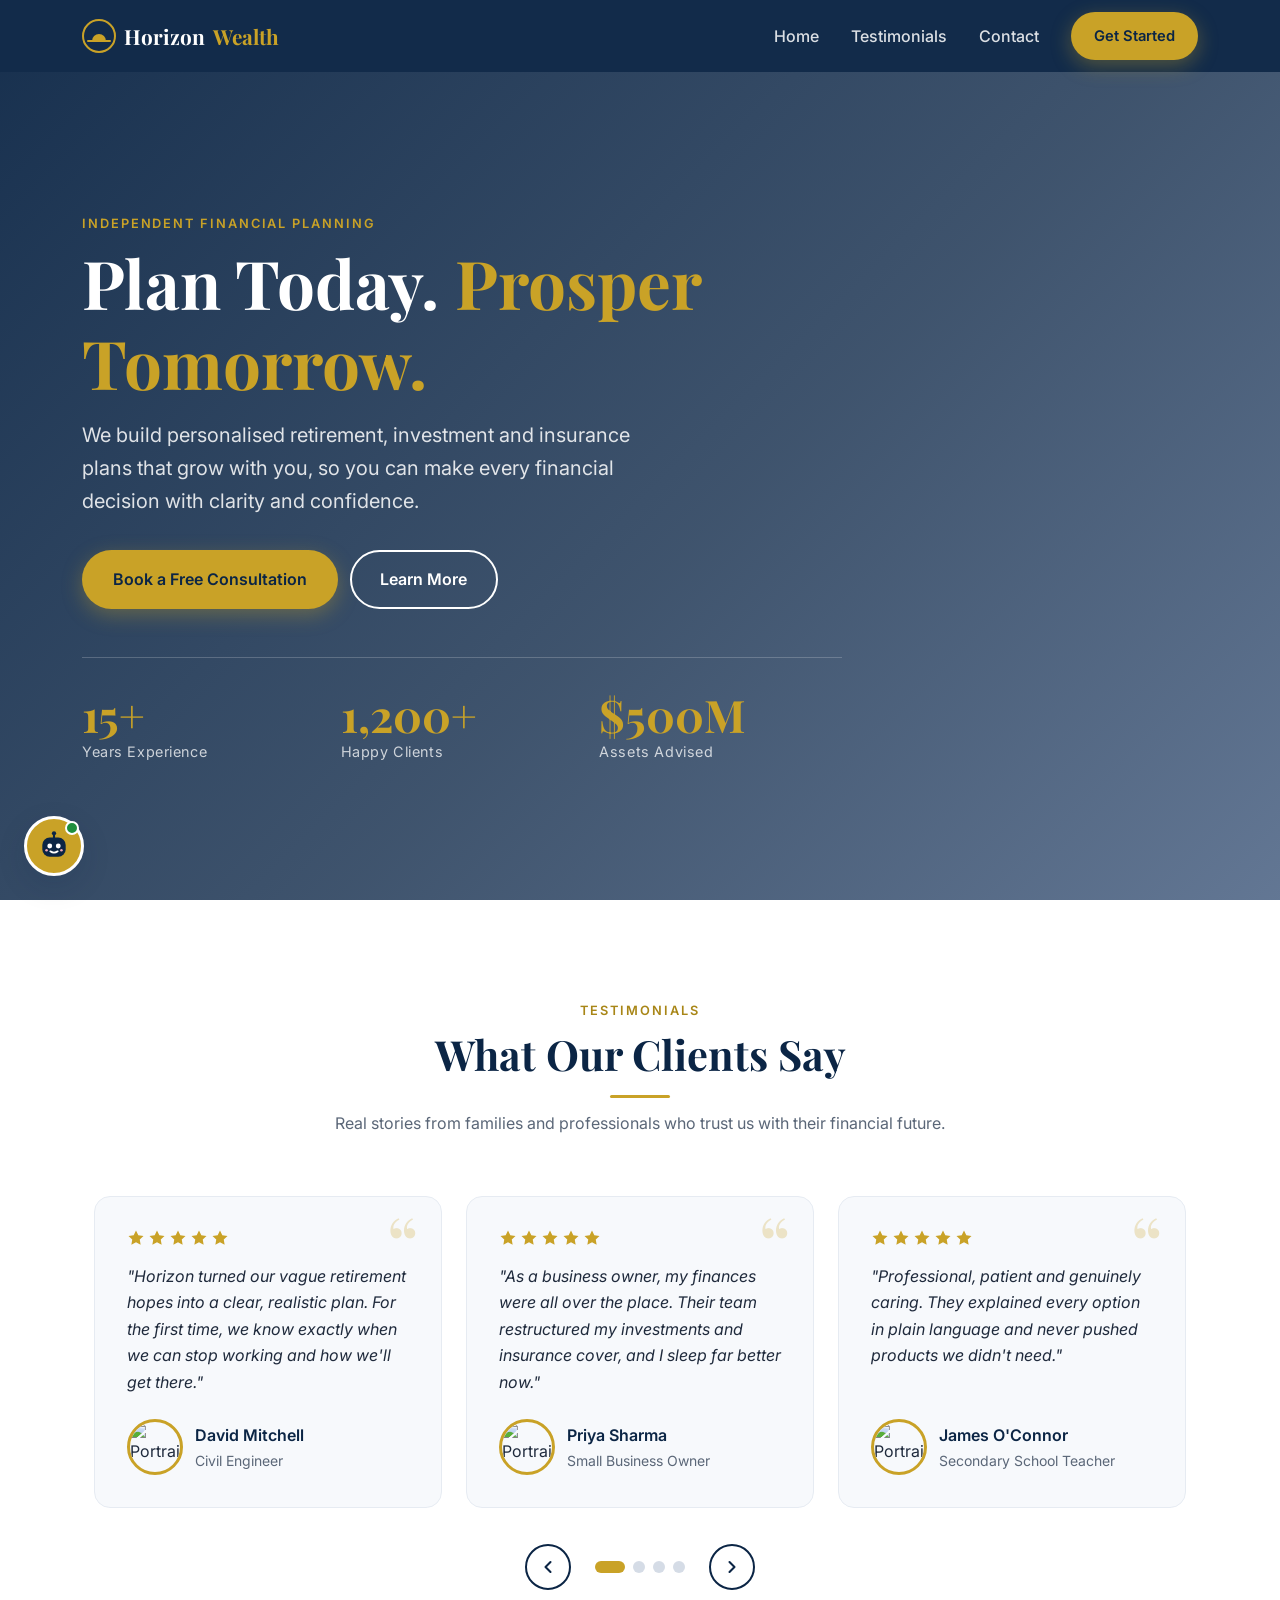
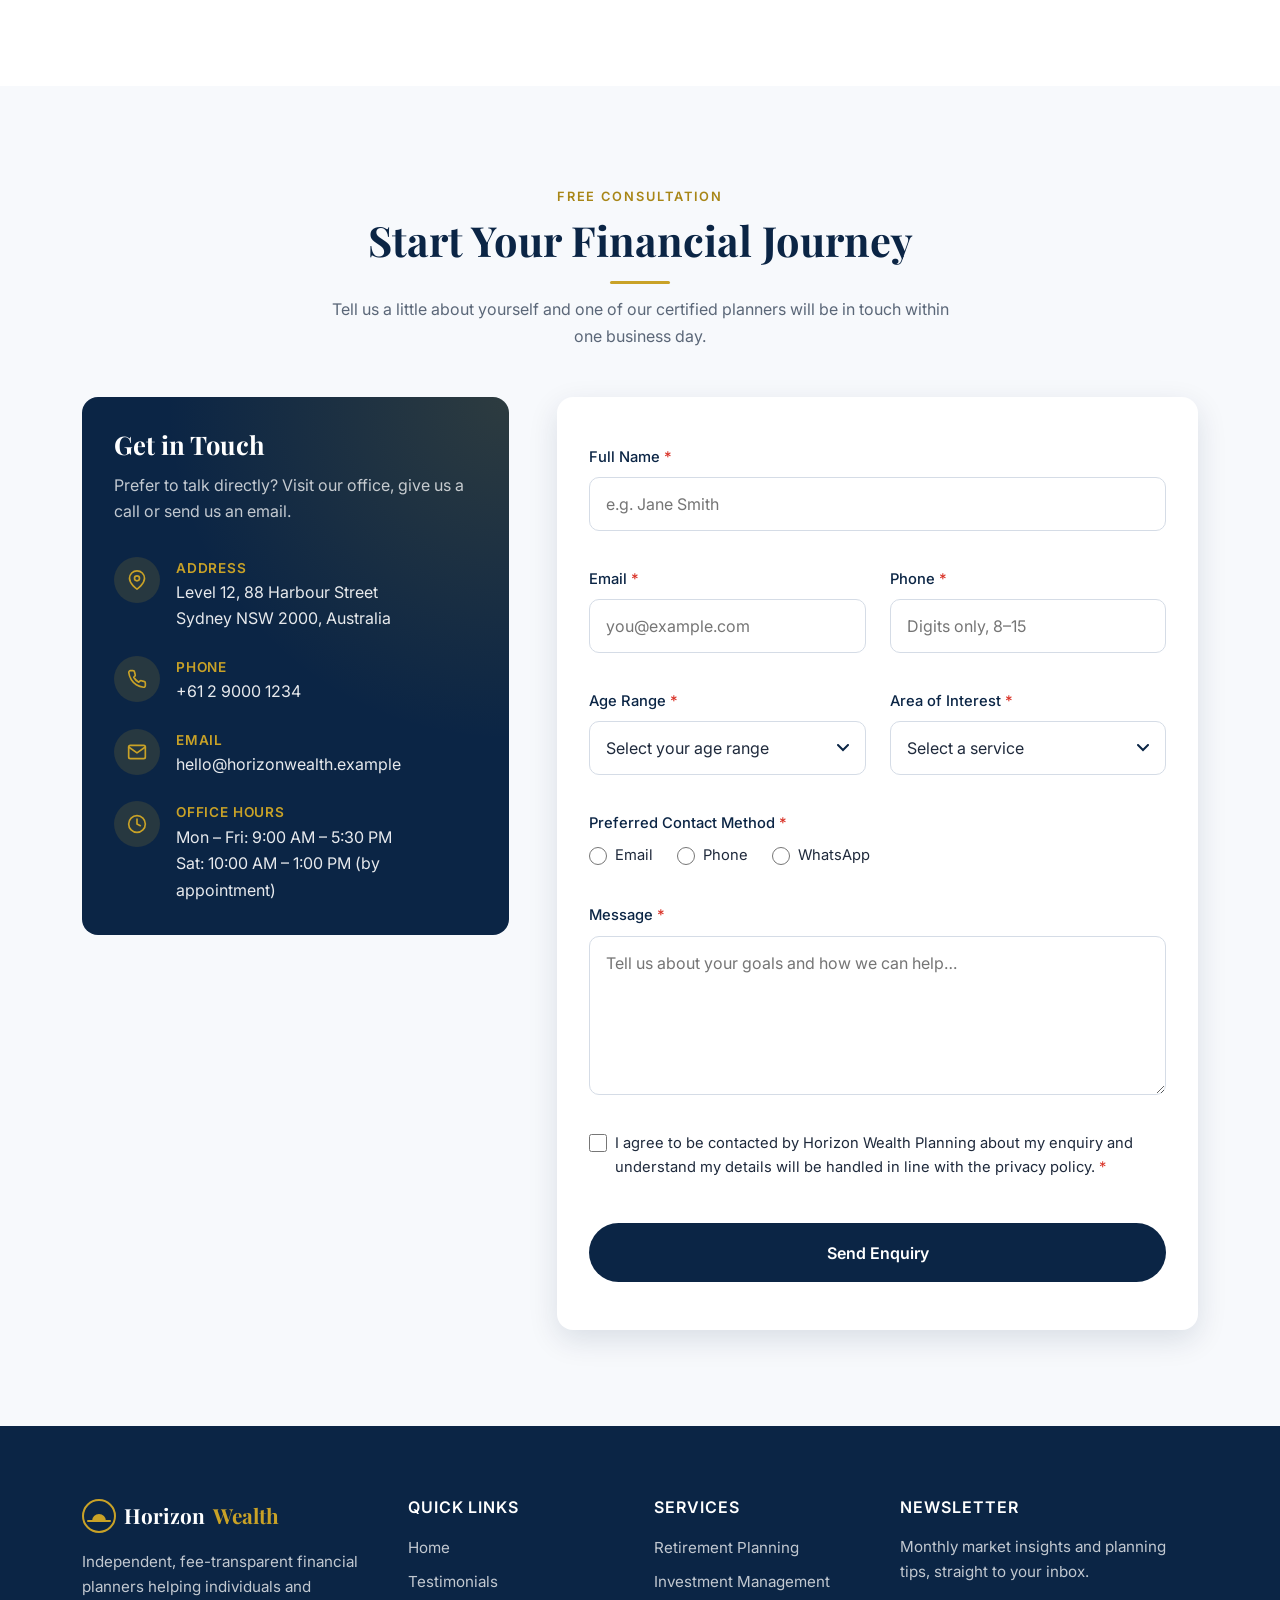
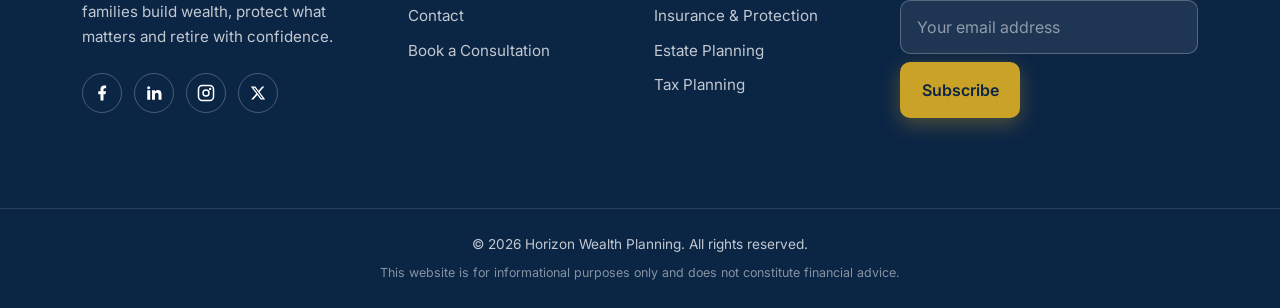
==== commit f331e3f1: "Add workshop popup and WhatsApp chatbot widget to v1 site - Workshop invite dialog opens after 10s, " ====
--- a/index.html
+++ b/index.html
@@ -30,6 +30,8 @@
       --border: #D5DCE6;
       --error: #D93025;
       --success: #1E8E3E;
+      --whatsapp: #128C7E;
+      --whatsapp-dark: #075E54;
 
       /* Typography */
       --font-heading: "Playfair Display", Georgia, "Times New Roman", serif;
@@ -810,7 +812,220 @@
     .back-to-top:hover { background: var(--gold-light); transform: translateY(-3px); }
 
     /* =========================================================
-       10. RESPONSIVE: TABLET (min-width: 768px)
+       10. WORKSHOP POPUP
+       ========================================================= */
+    .workshop-modal {
+      width: calc(100% - 2 * var(--space-4));
+      max-width: 460px;
+      max-height: calc(100% - 2 * var(--space-4));
+      margin: auto;
+      padding: 0;
+      border: none;
+      border-radius: var(--radius-lg);
+      background: var(--white);
+      color: var(--text);
+      box-shadow: var(--shadow-md);
+      overflow: auto;
+    }
+    .workshop-modal[open] { animation: workshop-in 0.35s ease; }
+    .workshop-modal::backdrop { background: rgba(7, 26, 51, 0.6); }
+    @keyframes workshop-in {
+      from { opacity: 0; transform: translateY(16px) scale(0.98); }
+      to { opacity: 1; transform: none; }
+    }
+
+    .workshop-head {
+      position: relative;
+      background: var(--navy);
+      color: var(--white);
+      padding: var(--space-6) var(--space-5) var(--space-5);
+    }
+    .workshop-badge {
+      display: inline-block;
+      background: var(--gold);
+      color: var(--navy);
+      font-size: 0.75rem;
+      font-weight: 700;
+      letter-spacing: 0.08em;
+      text-transform: uppercase;
+      padding: 0.25rem 0.7rem;
+      border-radius: 999px;
+      margin-bottom: var(--space-3);
+    }
+    .workshop-head h2 {
+      color: var(--white);
+      font-size: 1.6rem;
+      line-height: 1.25;
+      margin-bottom: var(--space-3);
+    }
+    .workshop-details { display: grid; gap: var(--space-1); font-size: 0.95rem; color: rgba(255, 255, 255, 0.85); }
+    .workshop-details strong { color: var(--gold-light); font-weight: 600; }
+    .workshop-close {
+      position: absolute;
+      top: var(--space-3);
+      right: var(--space-3);
+      width: 40px;
+      height: 40px;
+      border: none;
+      border-radius: 50%;
+      background: transparent;
+      color: var(--white);
+      display: grid;
+      place-items: center;
+      cursor: pointer;
+      transition: background var(--transition);
+    }
+    .workshop-close:hover,
+    .workshop-close:focus-visible { background: rgba(255, 255, 255, 0.15); }
+
+    .workshop-body { padding: var(--space-5); }
+    .workshop-body > p { color: var(--muted); font-size: 0.95rem; margin-bottom: var(--space-4); }
+    .workshop-form { display: grid; gap: var(--space-4); }
+    .workshop-form .btn { width: 100%; }
+    .workshop-later {
+      display: block;
+      margin: var(--space-3) auto 0;
+      border: none;
+      background: none;
+      color: var(--muted);
+      font-size: 0.9rem;
+      text-decoration: underline;
+      cursor: pointer;
+    }
+    .workshop-later:hover { color: var(--navy); }
+    .workshop-success { text-align: center; }
+    .workshop-success h3 { color: var(--navy); margin-bottom: var(--space-2); }
+    .workshop-success:focus { outline: none; }
+    .workshop-success .btn { margin-top: var(--space-4); }
+
+    /* =========================================================
+       11. CHATBOT WIDGET (bottom left, links to WhatsApp)
+       ========================================================= */
+    .chatbot {
+      position: fixed;
+      left: var(--space-5);
+      bottom: var(--space-5);
+      z-index: 1010; /* above the sticky header so the open panel is never covered */
+      display: flex;
+      flex-direction: column;
+      align-items: flex-start;
+      gap: var(--space-3);
+    }
+
+    .chatbot-toggle {
+      position: relative;
+      width: 60px;
+      height: 60px;
+      border: 3px solid var(--white);
+      border-radius: 50%;
+      background: var(--gold);
+      color: var(--navy);
+      display: grid;
+      place-items: center;
+      cursor: pointer;
+      box-shadow: var(--shadow-md);
+      animation: chatbot-bob 3s ease-in-out infinite;
+      transition: transform var(--transition), background var(--transition);
+    }
+    .chatbot-toggle:hover { background: var(--gold-light); transform: scale(1.08); animation-play-state: paused; }
+    .chatbot-toggle[aria-expanded="true"] { animation: none; }
+    /* Little green "online" dot */
+    .chatbot-toggle::after {
+      content: "";
+      position: absolute;
+      top: 2px;
+      right: 2px;
+      width: 14px;
+      height: 14px;
+      border-radius: 50%;
+      background: var(--success);
+      border: 2px solid var(--white);
+    }
+    .chatbot-eye { transform-origin: center; animation: chatbot-blink 4s infinite; }
+    @keyframes chatbot-bob {
+      0%, 100% { transform: translateY(0); }
+      50% { transform: translateY(-6px); }
+    }
+    @keyframes chatbot-blink {
+      0%, 92%, 100% { transform: scaleY(1); }
+      96% { transform: scaleY(0.1); }
+    }
+
+    .chatbot-panel {
+      width: min(300px, calc(100vw - 2 * var(--space-5)));
+      /* Leave room for the 60px toggle on short screens */
+      max-height: calc(100vh - 60px - 2 * var(--space-5) - var(--space-3));
+      background: var(--white);
+      border-radius: var(--radius-lg);
+      box-shadow: var(--shadow-md);
+      overflow: auto;
+      transform-origin: bottom left;
+      animation: chatbot-pop 0.25s ease;
+    }
+    .chatbot-panel[hidden] { display: none; }
+    @keyframes chatbot-pop {
+      from { opacity: 0; transform: scale(0.9) translateY(10px); }
+      to { opacity: 1; transform: none; }
+    }
+    .chatbot-head {
+      display: flex;
+      align-items: center;
+      gap: var(--space-3);
+      background: var(--navy);
+      color: var(--white);
+      padding: var(--space-3) var(--space-4);
+    }
+    .chatbot-head strong { display: block; font-size: 0.95rem; }
+    .chatbot-head span { font-size: 0.8rem; color: rgba(255, 255, 255, 0.7); }
+    .chatbot-avatar {
+      flex: none;
+      width: 36px;
+      height: 36px;
+      border-radius: 50%;
+      background: var(--gold);
+      color: var(--navy);
+      display: grid;
+      place-items: center;
+    }
+    .chatbot-close {
+      margin-left: auto;
+      width: 32px;
+      height: 32px;
+      border: none;
+      border-radius: 50%;
+      background: transparent;
+      color: var(--white);
+      display: grid;
+      place-items: center;
+      cursor: pointer;
+    }
+    .chatbot-close:hover { background: rgba(255, 255, 255, 0.15); }
+    .chatbot-body { padding: var(--space-4); background: var(--bg); }
+    .chatbot-bubble {
+      background: var(--white);
+      border-radius: var(--radius) var(--radius) var(--radius) 2px;
+      box-shadow: var(--shadow-sm);
+      padding: var(--space-3) var(--space-4);
+      font-size: 0.95rem;
+      margin-bottom: var(--space-4);
+    }
+    .chatbot-whatsapp {
+      display: flex;
+      align-items: center;
+      justify-content: center;
+      gap: var(--space-2);
+      width: 100%;
+      padding: 0.75rem 1rem;
+      border-radius: 999px;
+      background: var(--whatsapp);
+      color: var(--white);
+      font-weight: 600;
+      transition: background var(--transition), transform var(--transition);
+    }
+    .chatbot-whatsapp:hover { background: var(--whatsapp-dark); transform: translateY(-2px); }
+
+    /* =========================================================
+       12. RESPONSIVE: TABLET (min-width: 768px)
        ========================================================= */
     @media (min-width: 768px) {
       .container { padding: 0 var(--space-6); }
@@ -855,10 +1070,13 @@
       .newsletter-form { flex-direction: row; flex-wrap: wrap; }
       .newsletter-form input { flex: 1 1 180px; }
       .newsletter-msg { flex-basis: 100%; }
+
+      .workshop-head { padding: var(--space-7) var(--space-6) var(--space-6); }
+      .workshop-body { padding: var(--space-6); }
     }
 
     /* =========================================================
-       11. RESPONSIVE: DESKTOP (min-width: 1024px)
+       13. RESPONSIVE: DESKTOP (min-width: 1024px)
        ========================================================= */
     @media (min-width: 1024px) {
       .section { padding: 6rem 0; }
@@ -883,6 +1101,7 @@
         transition-duration: 0.01ms !important;
       }
       .fade-in { opacity: 1; transform: none; }
+      .chatbot-toggle, .chatbot-eye { animation: none; }
     }
   </style>
 </head>
@@ -1293,6 +1512,79 @@
     <svg width="20" height="20" viewBox="0 0 24 24" fill="none" stroke="currentColor" stroke-width="2.5" stroke-linecap="round" stroke-linejoin="round" aria-hidden="true"><path d="M18 15l-6-6-6 6"/></svg>
   </button>
 
+  <!-- =========================================================
+       CHATBOT WIDGET (bottom left, links to WhatsApp)
+       ========================================================= -->
+  <div class="chatbot" id="chatbot">
+    <div class="chatbot-panel" id="chatbot-panel" role="region" aria-label="Chat with Horizon Wealth" hidden>
+      <div class="chatbot-head">
+        <span class="chatbot-avatar" aria-hidden="true">
+          <svg width="22" height="22" viewBox="0 0 32 32"><rect x="6" y="9" width="20" height="16" rx="6" fill="currentColor"/><circle cx="12.5" cy="17" r="2" fill="#FFFFFF"/><circle cx="19.5" cy="17" r="2" fill="#FFFFFF"/><path d="M16 9V5" stroke="currentColor" stroke-width="2" stroke-linecap="round"/><circle cx="16" cy="4" r="2" fill="currentColor"/></svg>
+        </span>
+        <div>
+          <strong>Horizon Helper</strong>
+          <span>Typically replies within minutes</span>
+        </div>
+        <button type="button" class="chatbot-close" id="chatbot-close" aria-label="Close chat">
+          <svg width="16" height="16" viewBox="0 0 24 24" fill="none" stroke="currentColor" stroke-width="2.5" stroke-linecap="round" aria-hidden="true"><path d="M18 6L6 18M6 6l12 12"/></svg>
+        </button>
+      </div>
+      <div class="chatbot-body">
+        <p class="chatbot-bubble">Hi there! 👋 How can I help you?</p>
+        <a class="chatbot-whatsapp" href="https://wa.me/6512345678?text=Hi%20Horizon%20Wealth%2C%20I%20have%20a%20question." target="_blank" rel="noopener">
+          <svg width="20" height="20" viewBox="0 0 24 24" fill="currentColor" aria-hidden="true"><path d="M12 2a10 10 0 0 0-8.6 15.1L2 22l5-1.3A10 10 0 1 0 12 2zm0 18.2a8.2 8.2 0 0 1-4.2-1.2l-.3-.2-3 .8.8-2.9-.2-.3A8.2 8.2 0 1 1 12 20.2zm4.5-6.1c-.2-.1-1.5-.7-1.7-.8-.2-.1-.4-.1-.6.1l-.8 1c-.1.2-.3.2-.5.1a6.7 6.7 0 0 1-3.3-2.9c-.2-.4.2-.4.7-1.3.1-.2 0-.3 0-.4l-.8-1.8c-.2-.5-.4-.4-.6-.4h-.5a1 1 0 0 0-.7.3 3 3 0 0 0-.9 2.2 5.2 5.2 0 0 0 1.1 2.7 11.8 11.8 0 0 0 4.5 4c1.7.7 2.3.8 3.2.6a2.7 2.7 0 0 0 1.8-1.2 2.2 2.2 0 0 0 .1-1.3c0-.1-.2-.2-.4-.3z"/></svg>
+          Chat on WhatsApp
+        </a>
+      </div>
+    </div>
+
+    <button type="button" class="chatbot-toggle" id="chatbot-toggle" aria-expanded="false" aria-controls="chatbot-panel" aria-label="Open chat">
+      <svg width="34" height="34" viewBox="0 0 32 32" aria-hidden="true">
+        <path d="M16 8V5" stroke="currentColor" stroke-width="2" stroke-linecap="round"/>
+        <circle cx="16" cy="4" r="2" fill="currentColor"/>
+        <rect x="5" y="8" width="22" height="18" rx="7" fill="currentColor"/>
+        <g class="chatbot-eye"><circle cx="12" cy="16" r="2.3" fill="#FFFFFF"/><circle cx="20" cy="16" r="2.3" fill="#FFFFFF"/></g>
+        <path d="M12.5 21q3.5 2.5 7 0" stroke="#FFFFFF" stroke-width="1.6" fill="none" stroke-linecap="round"/>
+        <circle cx="9" cy="20" r="1.2" fill="#F2A7B5"/>
+        <circle cx="23" cy="20" r="1.2" fill="#F2A7B5"/>
+      </svg>
+    </button>
+  </div>
+
+  <!-- =========================================================
+       WORKSHOP POPUP (opens after 10s on the page)
+       ========================================================= -->
+  <dialog class="workshop-modal" id="workshop-modal" aria-labelledby="workshop-title" aria-describedby="workshop-desc">
+    <div class="workshop-head">
+      <button type="button" class="workshop-close" id="workshop-close" aria-label="Close workshop invitation">
+        <svg width="20" height="20" viewBox="0 0 24 24" fill="none" stroke="currentColor" stroke-width="2.5" stroke-linecap="round" aria-hidden="true"><path d="M18 6L6 18M6 6l12 12"/></svg>
+      </button>
+      <span class="workshop-badge">Free workshop</span>
+      <h2 id="workshop-title">Financial Planning Workshop</h2>
+      <div class="workshop-details">
+        <span><strong>When:</strong> Wednesday, 14 October, 1:00 pm</span>
+        <span><strong>Where:</strong> Bukit Timah</span>
+      </div>
+    </div>
+    <div class="workshop-body" id="workshop-body">
+      <p id="workshop-desc">Join our planners for a free, no-obligation session on budgeting, investing and retirement. Seats are limited, so leave your details to reserve yours.</p>
+      <form class="workshop-form" id="workshop-form" novalidate>
+        <div class="form-group">
+          <label for="workshop-name">Name</label>
+          <input type="text" id="workshop-name" name="workshopName" class="form-control" autocomplete="name" required aria-required="true" aria-describedby="workshopName-error">
+          <span class="error-msg" id="workshopName-error" aria-live="polite"></span>
+        </div>
+        <div class="form-group">
+          <label for="workshop-email">Email</label>
+          <input type="email" id="workshop-email" name="workshopEmail" class="form-control" autocomplete="email" placeholder="you@example.com" required aria-required="true" aria-describedby="workshopEmail-error">
+          <span class="error-msg" id="workshopEmail-error" aria-live="polite"></span>
+        </div>
+        <button type="submit" class="btn btn-gold">Reserve my seat</button>
+      </form>
+      <button type="button" class="workshop-later" id="workshop-later">No thanks</button>
+    </div>
+  </dialog>
+
   <script>
     (function () {
       'use strict';
@@ -1728,6 +2020,150 @@
          8. FOOTER YEAR
          ========================================================= */
       document.getElementById('year').textContent = new Date().getFullYear();
+
+      /* =========================================================
+         9. WORKSHOP POPUP (after 10 seconds on the page)
+         ========================================================= */
+      const workshopModal = document.getElementById('workshop-modal');
+      const workshopForm = document.getElementById('workshop-form');
+      const WORKSHOP_DELAY_MS = 10000;
+      const WORKSHOP_ENDS = new Date('2026-10-14T13:00:00+08:00');
+      const WORKSHOP_KEY = 'hwp-workshop-2026-10-14';
+
+      // Storage can throw in private mode; treat that as "not seen yet"
+      function workshopSeen() {
+        try { return localStorage.getItem(WORKSHOP_KEY) !== null; } catch (err) { return false; }
+      }
+      function markWorkshopSeen(value) {
+        try { localStorage.setItem(WORKSHOP_KEY, value); } catch (err) { /* ignore */ }
+      }
+
+      // Wait while the visitor is typing in another form, then retry
+      function openWorkshop() {
+        const active = document.activeElement;
+        if (active && active.matches('input, textarea, select')) {
+          setTimeout(openWorkshop, 3000);
+          return;
+        }
+        workshopModal.showModal();
+      }
+
+      function closeWorkshop() {
+        if (!workshopSeen()) markWorkshopSeen('dismissed');
+        workshopModal.close();
+      }
+
+      if (typeof workshopModal.showModal === 'function' && !workshopSeen() && Date.now() < WORKSHOP_ENDS.getTime()) {
+        setTimeout(openWorkshop, WORKSHOP_DELAY_MS);
+      }
+
+      document.getElementById('workshop-close').addEventListener('click', closeWorkshop);
+      document.getElementById('workshop-later').addEventListener('click', closeWorkshop);
+      workshopModal.addEventListener('cancel', () => { if (!workshopSeen()) markWorkshopSeen('dismissed'); });
+      // Clicking the backdrop (outside the panel) closes it
+      workshopModal.addEventListener('click', e => { if (e.target === workshopModal) closeWorkshop(); });
+
+      const workshopValidators = {
+        workshopName: () => {
+          const v = workshopForm.workshopName.value.trim();
+          if (!v) return 'Please enter your name.';
+          if (v.length < 2) return 'Name must be at least 2 characters.';
+          return '';
+        },
+        workshopEmail: () => {
+          const v = workshopForm.workshopEmail.value.trim();
+          if (!v) return 'Please enter your email address.';
+          if (!EMAIL_RE.test(v)) return 'Please enter a valid email address (e.g. name@example.com).';
+          return '';
+        }
+      };
+
+      function validateWorkshopField(name) {
+        const message = workshopValidators[name]();
+        const input = workshopForm.elements[name];
+        input.classList.toggle('invalid', message !== '');
+        if (message) input.setAttribute('aria-invalid', 'true');
+        else input.removeAttribute('aria-invalid');
+        document.getElementById(name + '-error').textContent = message;
+        return message === '';
+      }
+
+      Object.keys(workshopValidators).forEach(name => {
+        workshopForm.elements[name].addEventListener('input', () => {
+          if (workshopForm.elements[name].classList.contains('invalid')) validateWorkshopField(name);
+        });
+      });
+
+      workshopForm.addEventListener('submit', e => {
+        e.preventDefault();
+        const firstInvalid = Object.keys(workshopValidators).find(name => !validateWorkshopField(name));
+        if (firstInvalid) {
+          workshopForm.elements[firstInvalid].focus();
+          return;
+        }
+
+        const name = workshopForm.workshopName.value.trim();
+        console.log('Workshop registration:', JSON.stringify({
+          name,
+          email: workshopForm.workshopEmail.value.trim(),
+          workshop: 'Financial Planning Workshop, Bukit Timah, 14 Oct 2026 1pm',
+          submittedAt: new Date().toISOString()
+        }, null, 2));
+        markWorkshopSeen('registered');
+
+        const success = document.createElement('div');
+        success.className = 'workshop-success';
+        success.setAttribute('role', 'status');
+        success.setAttribute('tabindex', '-1');
+        success.innerHTML = '<h3></h3><p>Your seat is reserved. We\'ll email you the venue details before Wednesday.</p>' +
+          '<button type="button" class="btn btn-navy">Close</button>';
+        // textContent prevents any HTML in the user's name from being rendered
+        success.querySelector('h3').textContent = 'See you there, ' + name + '!';
+        success.querySelector('button').addEventListener('click', () => workshopModal.close());
+
+        document.getElementById('workshop-body').replaceChildren(success);
+        success.focus();
+      });
+
+      /* =========================================================
+         10. CHATBOT WIDGET (spoken greeting + WhatsApp link)
+         ========================================================= */
+      const chatToggle = document.getElementById('chatbot-toggle');
+      const chatPanel = document.getElementById('chatbot-panel');
+      const CHAT_GREETING = 'How can I help you?';
+
+      // Read the greeting aloud with the browser's built-in speech
+      function speakGreeting() {
+        if (!('speechSynthesis' in window)) return;
+        window.speechSynthesis.cancel();
+        const utterance = new SpeechSynthesisUtterance(CHAT_GREETING);
+        utterance.lang = 'en-US';
+        utterance.rate = 1;
+        utterance.pitch = 1.2;
+        window.speechSynthesis.speak(utterance);
+      }
+
+      function setChat(open) {
+        chatPanel.hidden = !open;
+        chatToggle.setAttribute('aria-expanded', String(open));
+        chatToggle.setAttribute('aria-label', open ? 'Close chat' : 'Open chat');
+        if (open) speakGreeting();
+        else if ('speechSynthesis' in window) window.speechSynthesis.cancel();
+      }
+
+      chatToggle.addEventListener('click', () => {
+        setChat(chatPanel.hidden);
+      });
+      document.getElementById('chatbot-close').addEventListener('click', () => {
+        setChat(false);
+        chatToggle.focus();
+      });
+      document.addEventListener('keydown', e => {
+        if (e.key === 'Escape' && !chatPanel.hidden) {
+          setChat(false);
+          chatToggle.focus();
+        }
+      });
     })();
   </script>
 </body>
